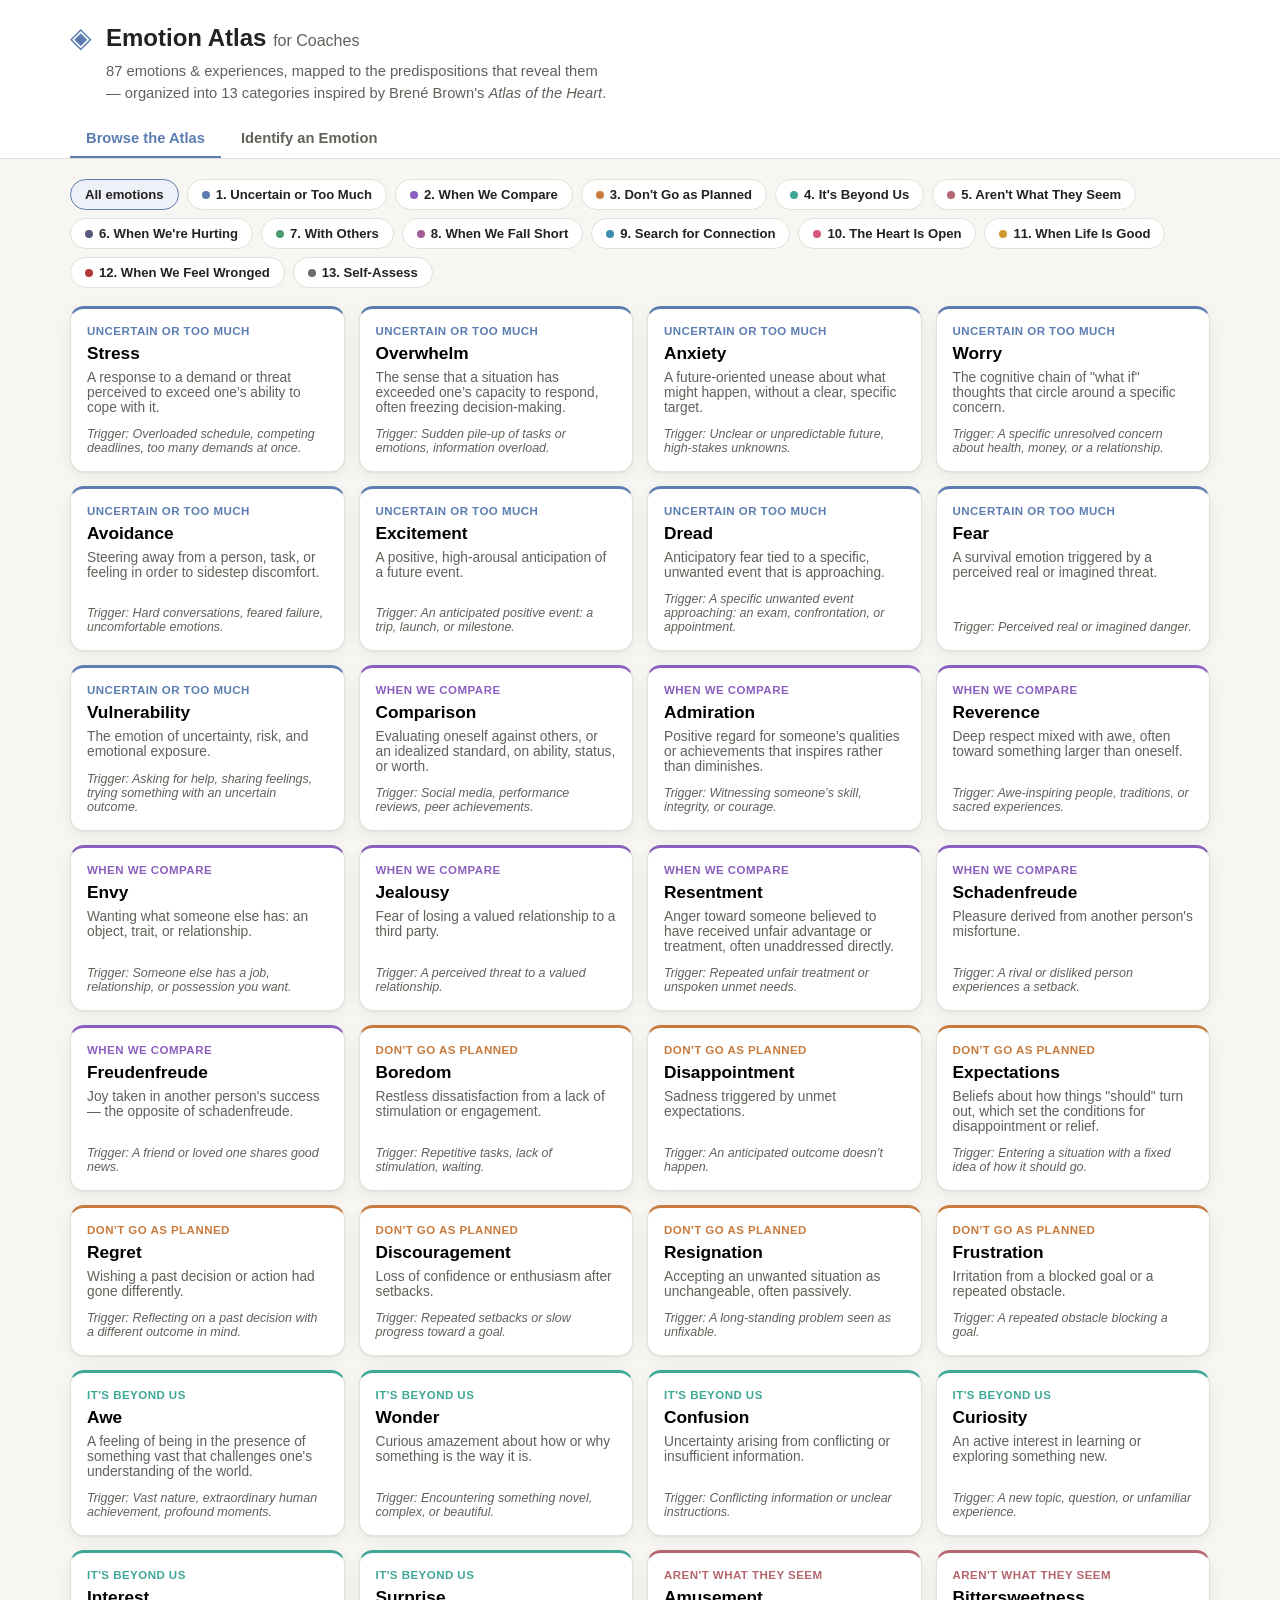
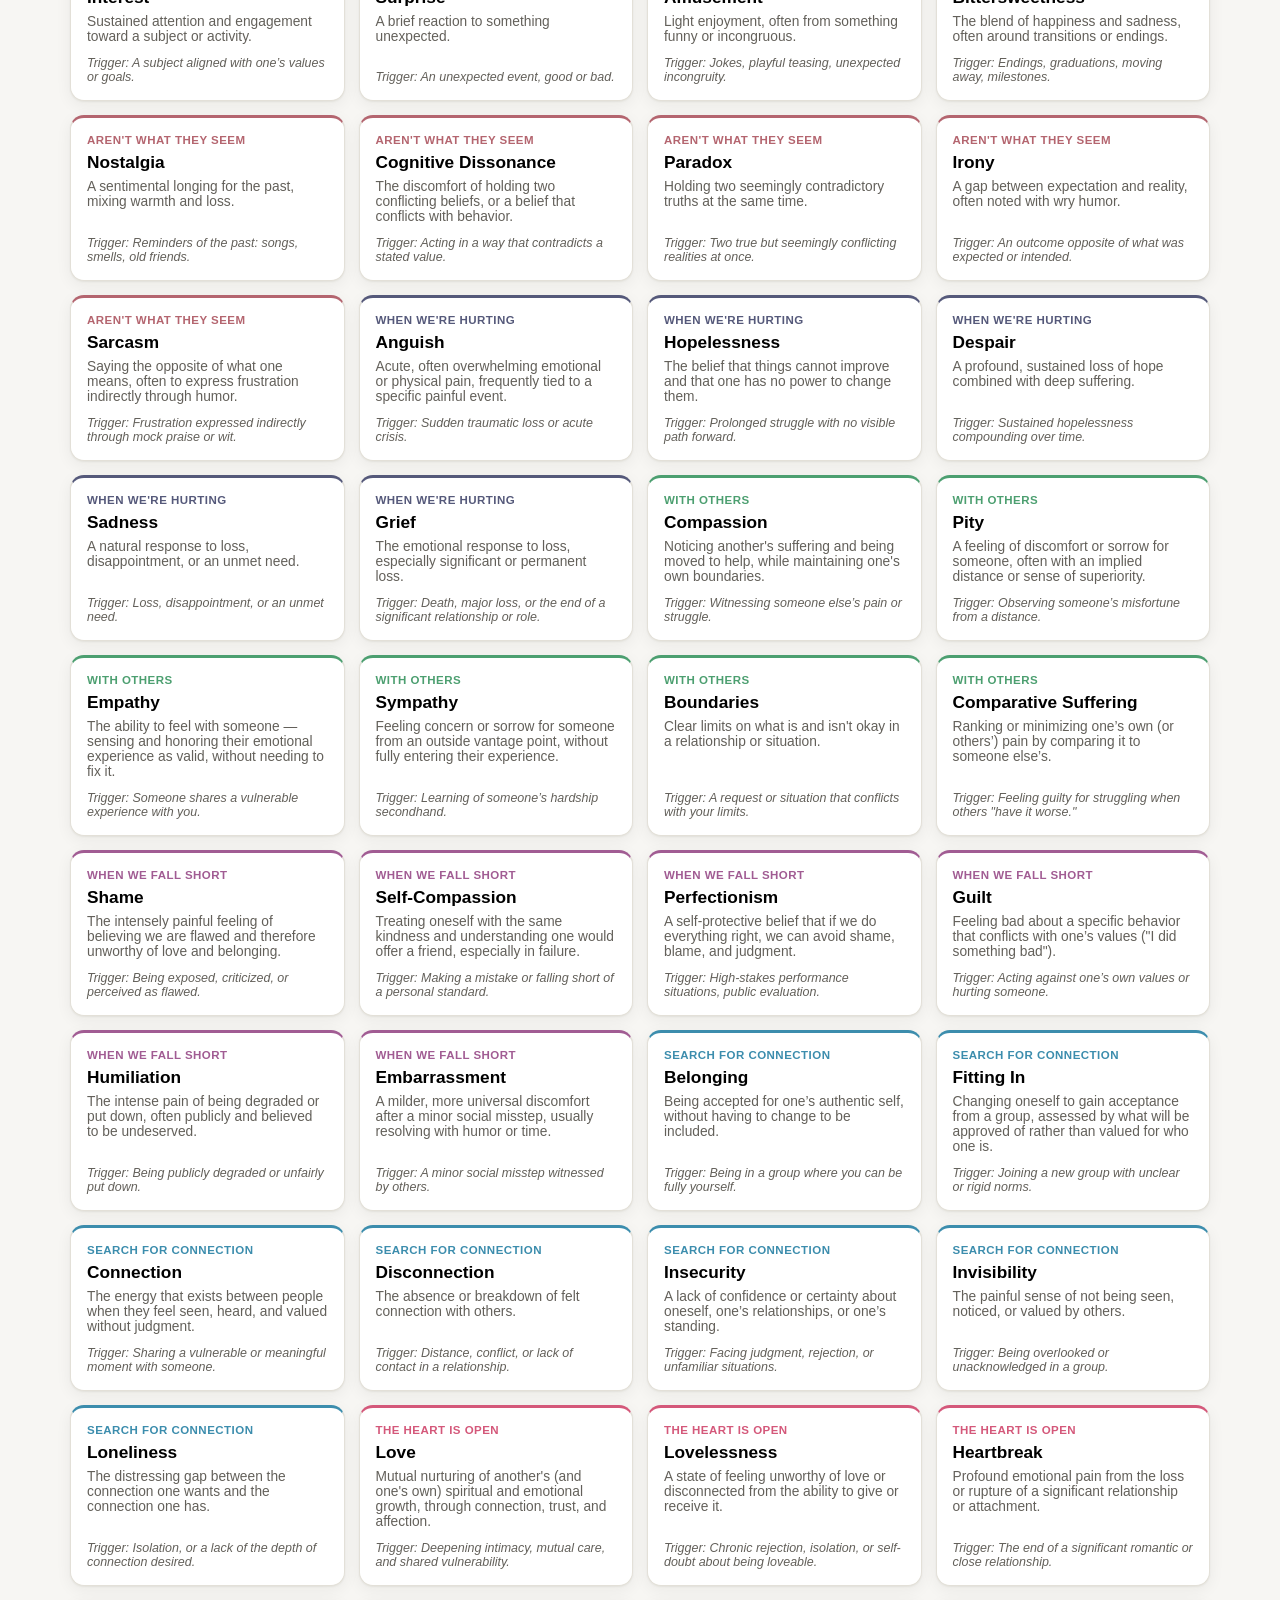
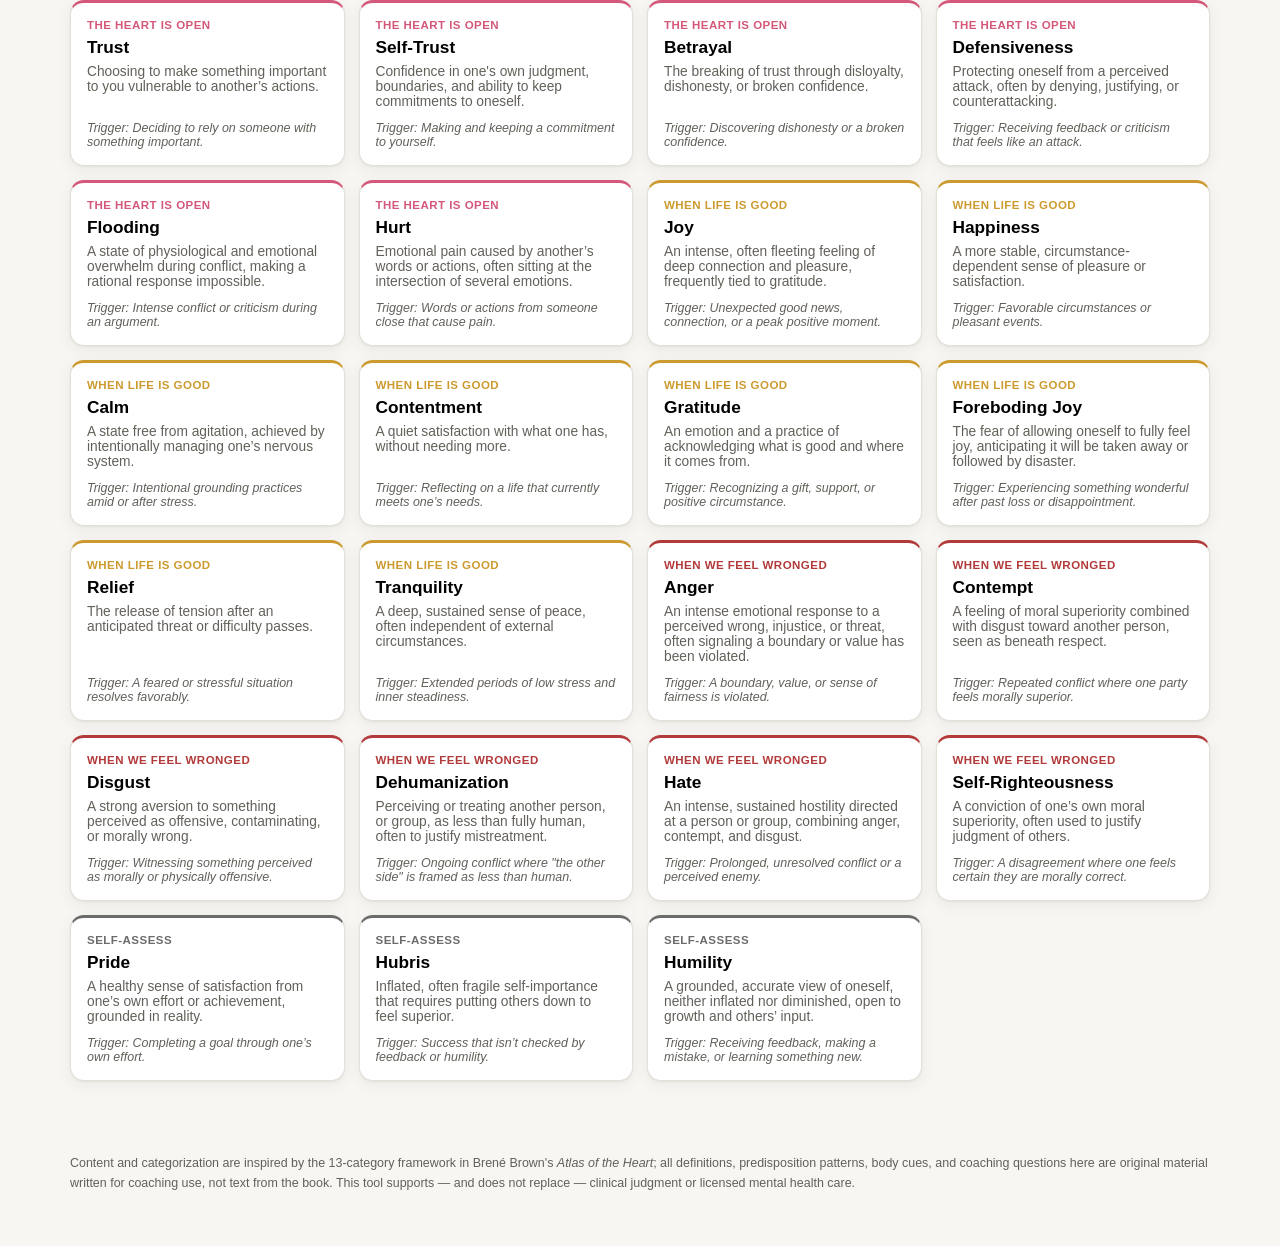
==== index.html @ 8b8d6bea "Add Emotion Atlas web app for coaches Static, no-build web app mapping all 87 emotions and experienc" ====
<!DOCTYPE html>
<html lang="en">
<head>
<meta charset="UTF-8">
<meta name="viewport" content="width=device-width, initial-scale=1.0">
<title>Emotion Atlas for Coaches</title>
<meta name="description" content="A coaching reference mapping 87 emotions and experiences to their behavioral predispositions, organized into 13 categories inspired by Brené Brown's Atlas of the Heart.">
<link rel="stylesheet" href="styles.css">
</head>
<body>
  <header class="site-header">
    <div class="header-inner">
      <div class="brand">
        <span class="brand-mark" aria-hidden="true">◈</span>
        <div>
          <h1>Emotion Atlas <span class="brand-sub">for Coaches</span></h1>
          <p class="tagline">87 emotions &amp; experiences, mapped to the predispositions that reveal them — organized into 13 categories inspired by Brené Brown's <em>Atlas of the Heart</em>.</p>
        </div>
      </div>
      <nav class="mode-tabs" role="tablist" aria-label="View mode">
        <button class="tab-btn active" data-mode="browse" role="tab" aria-selected="true">Browse the Atlas</button>
        <button class="tab-btn" data-mode="identify" role="tab" aria-selected="false">Identify an Emotion</button>
      </nav>
    </div>
  </header>

  <main>
    <!-- BROWSE MODE -->
    <section id="browse-mode" class="mode-panel">
      <div class="toolbar">
        <div class="chips" id="category-chips" role="list" aria-label="Filter by category"></div>
      </div>
      <div class="grid" id="emotion-grid"></div>
    </section>

    <!-- IDENTIFY MODE -->
    <section id="identify-mode" class="mode-panel" hidden>
      <div class="identify-intro">
        <h2>What are you noticing?</h2>
        <p>Type what you're observing in a client — a phrase, a behavior, a body cue, a trigger, or an emotion word — to surface likely matches with their full predisposition profile.</p>
        <div class="search-row">
          <input type="search" id="identify-input" placeholder="e.g. avoids eye contact, over-apologizes, clenched jaw, can't say no…" autocomplete="off">
        </div>
        <div class="example-tags" id="example-tags" aria-label="Try an example"></div>
      </div>
      <div id="identify-results" class="grid"></div>
      <p id="identify-empty" class="empty-state" hidden>No matches yet — try a different word or a shorter phrase.</p>
    </section>
  </main>

  <!-- DETAIL PANEL -->
  <div id="detail-overlay" class="overlay" hidden>
    <div class="detail-panel" role="dialog" aria-modal="true" aria-labelledby="detail-name">
      <button class="close-btn" id="detail-close" aria-label="Close">&times;</button>
      <div id="detail-content"></div>
    </div>
  </div>

  <footer class="site-footer">
    <p>Content and categorization are inspired by the 13-category framework in Brené Brown's <em>Atlas of the Heart</em>; all definitions, predisposition patterns, body cues, and coaching questions here are original material written for coaching use, not text from the book. This tool supports — and does not replace — clinical judgment or licensed mental health care.</p>
  </footer>

  <script src="data.js"></script>
  <script src="app.js"></script>
</body>
</html>
---- styles.css ----
:root {
  --bg: #f7f6f3;
  --bg-card: #ffffff;
  --text: #23221f;
  --text-muted: #63605a;
  --border: #e3e0d8;
  --accent: #5B7DB1;
  --accent-soft: #eef2f8;
  --shadow: 0 1px 2px rgba(30, 28, 20, 0.06), 0 4px 16px rgba(30, 28, 20, 0.06);
  --radius: 14px;
  color-scheme: light;
}

@media (prefers-color-scheme: dark) {
  :root {
    --bg: #171613;
    --bg-card: #211f1c;
    --text: #ece9e2;
    --text-muted: #a7a39a;
    --border: #34322d;
    --accent-soft: #262a33;
    --shadow: 0 1px 2px rgba(0,0,0,0.3), 0 4px 20px rgba(0,0,0,0.35);
    color-scheme: dark;
  }
}

* { box-sizing: border-box; }

body {
  margin: 0;
  background: var(--bg);
  color: var(--text);
  font-family: -apple-system, BlinkMacSystemFont, "Segoe UI", Roboto, Helvetica, Arial, sans-serif;
  line-height: 1.5;
}

.site-header {
  border-bottom: 1px solid var(--border);
  background: var(--bg-card);
  position: sticky;
  top: 0;
  z-index: 10;
}

.header-inner {
  max-width: 1180px;
  margin: 0 auto;
  padding: 20px 20px 0;
}

.brand {
  display: flex;
  align-items: flex-start;
  gap: 14px;
}

.brand-mark {
  font-size: 28px;
  color: var(--accent);
  line-height: 1;
  margin-top: 4px;
}

.brand h1 {
  margin: 0 0 4px;
  font-size: 1.5rem;
  font-weight: 700;
}

.brand-sub {
  font-weight: 400;
  color: var(--text-muted);
  font-size: 1rem;
}

.tagline {
  margin: 0 0 16px;
  color: var(--text-muted);
  font-size: 0.92rem;
  max-width: 62ch;
}

.mode-tabs {
  display: flex;
  gap: 4px;
}

.tab-btn {
  border: none;
  background: transparent;
  padding: 10px 16px;
  font-size: 0.92rem;
  font-weight: 600;
  color: var(--text-muted);
  cursor: pointer;
  border-bottom: 2px solid transparent;
}

.tab-btn.active {
  color: var(--accent);
  border-bottom-color: var(--accent);
}

main {
  max-width: 1180px;
  margin: 0 auto;
  padding: 20px 20px 60px;
}

.toolbar {
  margin-bottom: 18px;
}

.chips {
  display: flex;
  flex-wrap: wrap;
  gap: 8px;
}

.chip {
  border: 1px solid var(--border);
  background: var(--bg-card);
  color: var(--text);
  border-radius: 999px;
  padding: 7px 14px;
  font-size: 0.82rem;
  font-weight: 600;
  cursor: pointer;
  display: inline-flex;
  align-items: center;
  gap: 6px;
  white-space: nowrap;
}

.chip .dot {
  width: 8px;
  height: 8px;
  border-radius: 50%;
  display: inline-block;
}

.chip.active {
  background: var(--accent-soft);
  border-color: var(--accent);
}

.grid {
  display: grid;
  grid-template-columns: repeat(auto-fill, minmax(230px, 1fr));
  gap: 14px;
}

.card {
  background: var(--bg-card);
  border: 1px solid var(--border);
  border-radius: var(--radius);
  padding: 16px;
  cursor: pointer;
  box-shadow: var(--shadow);
  border-top: 3px solid var(--card-color, var(--accent));
  text-align: left;
  display: flex;
  flex-direction: column;
  gap: 6px;
}

.card:hover {
  transform: translateY(-1px);
  transition: transform 0.12s ease;
}

.card-cat {
  font-size: 0.72rem;
  font-weight: 700;
  text-transform: uppercase;
  letter-spacing: 0.04em;
  color: var(--card-color, var(--accent));
}

.card h3 {
  margin: 0;
  font-size: 1.08rem;
}

.card p {
  margin: 0;
  color: var(--text-muted);
  font-size: 0.86rem;
}

.card .card-trigger {
  font-size: 0.78rem;
  color: var(--text-muted);
  font-style: italic;
  margin-top: auto;
  padding-top: 6px;
}

.identify-intro {
  max-width: 68ch;
  margin-bottom: 22px;
}

.identify-intro h2 {
  margin: 0 0 6px;
  font-size: 1.2rem;
}

.identify-intro p {
  color: var(--text-muted);
  margin: 0 0 14px;
  font-size: 0.92rem;
}

.search-row input {
  width: 100%;
  padding: 12px 14px;
  border-radius: 10px;
  border: 1px solid var(--border);
  background: var(--bg-card);
  color: var(--text);
  font-size: 1rem;
}

.example-tags {
  margin-top: 10px;
  display: flex;
  flex-wrap: wrap;
  gap: 6px;
}

.example-tags button {
  border: 1px dashed var(--border);
  background: transparent;
  color: var(--text-muted);
  border-radius: 999px;
  padding: 5px 12px;
  font-size: 0.78rem;
  cursor: pointer;
}

.empty-state {
  color: var(--text-muted);
  font-size: 0.92rem;
  padding: 30px 0;
  text-align: center;
}

.overlay {
  position: fixed;
  inset: 0;
  background: rgba(20, 18, 14, 0.45);
  display: flex;
  align-items: flex-start;
  justify-content: center;
  padding: 40px 16px;
  overflow-y: auto;
  z-index: 100;
}

.overlay[hidden] {
  display: none;
}

.detail-panel {
  background: var(--bg-card);
  border-radius: var(--radius);
  max-width: 620px;
  width: 100%;
  padding: 28px 26px;
  position: relative;
  box-shadow: var(--shadow);
  border-top: 5px solid var(--card-color, var(--accent));
}

.close-btn {
  position: absolute;
  top: 14px;
  right: 14px;
  border: none;
  background: transparent;
  font-size: 1.6rem;
  line-height: 1;
  cursor: pointer;
  color: var(--text-muted);
}

.detail-cat {
  font-size: 0.76rem;
  font-weight: 700;
  text-transform: uppercase;
  letter-spacing: 0.04em;
  color: var(--card-color, var(--accent));
  margin-bottom: 4px;
}

.detail-panel h2 {
  margin: 0 0 4px;
  font-size: 1.6rem;
}

.detail-def {
  color: var(--text-muted);
  margin: 6px 0 18px;
  font-size: 0.98rem;
}

.detail-block {
  margin-bottom: 18px;
}

.detail-block h4 {
  margin: 0 0 8px;
  font-size: 0.78rem;
  text-transform: uppercase;
  letter-spacing: 0.05em;
  color: var(--text-muted);
}

.detail-block ul {
  margin: 0;
  padding-left: 18px;
}

.detail-block li {
  margin-bottom: 5px;
  font-size: 0.94rem;
}

.detail-block p.plain {
  margin: 0;
  font-size: 0.94rem;
}

.detail-note {
  background: var(--accent-soft);
  border-radius: 10px;
  padding: 10px 12px;
  font-size: 0.85rem;
  color: var(--text);
}

.site-footer {
  max-width: 1180px;
  margin: 0 auto;
  padding: 0 20px 40px;
  color: var(--text-muted);
  font-size: 0.78rem;
  line-height: 1.6;
}

@media (max-width: 600px) {
  .header-inner { padding: 16px 14px 0; }
  main { padding: 16px 14px 40px; }
  .brand h1 { font-size: 1.25rem; }
  .grid { grid-template-columns: 1fr 1fr; }
}

@media (max-width: 420px) {
  .grid { grid-template-columns: 1fr; }
}
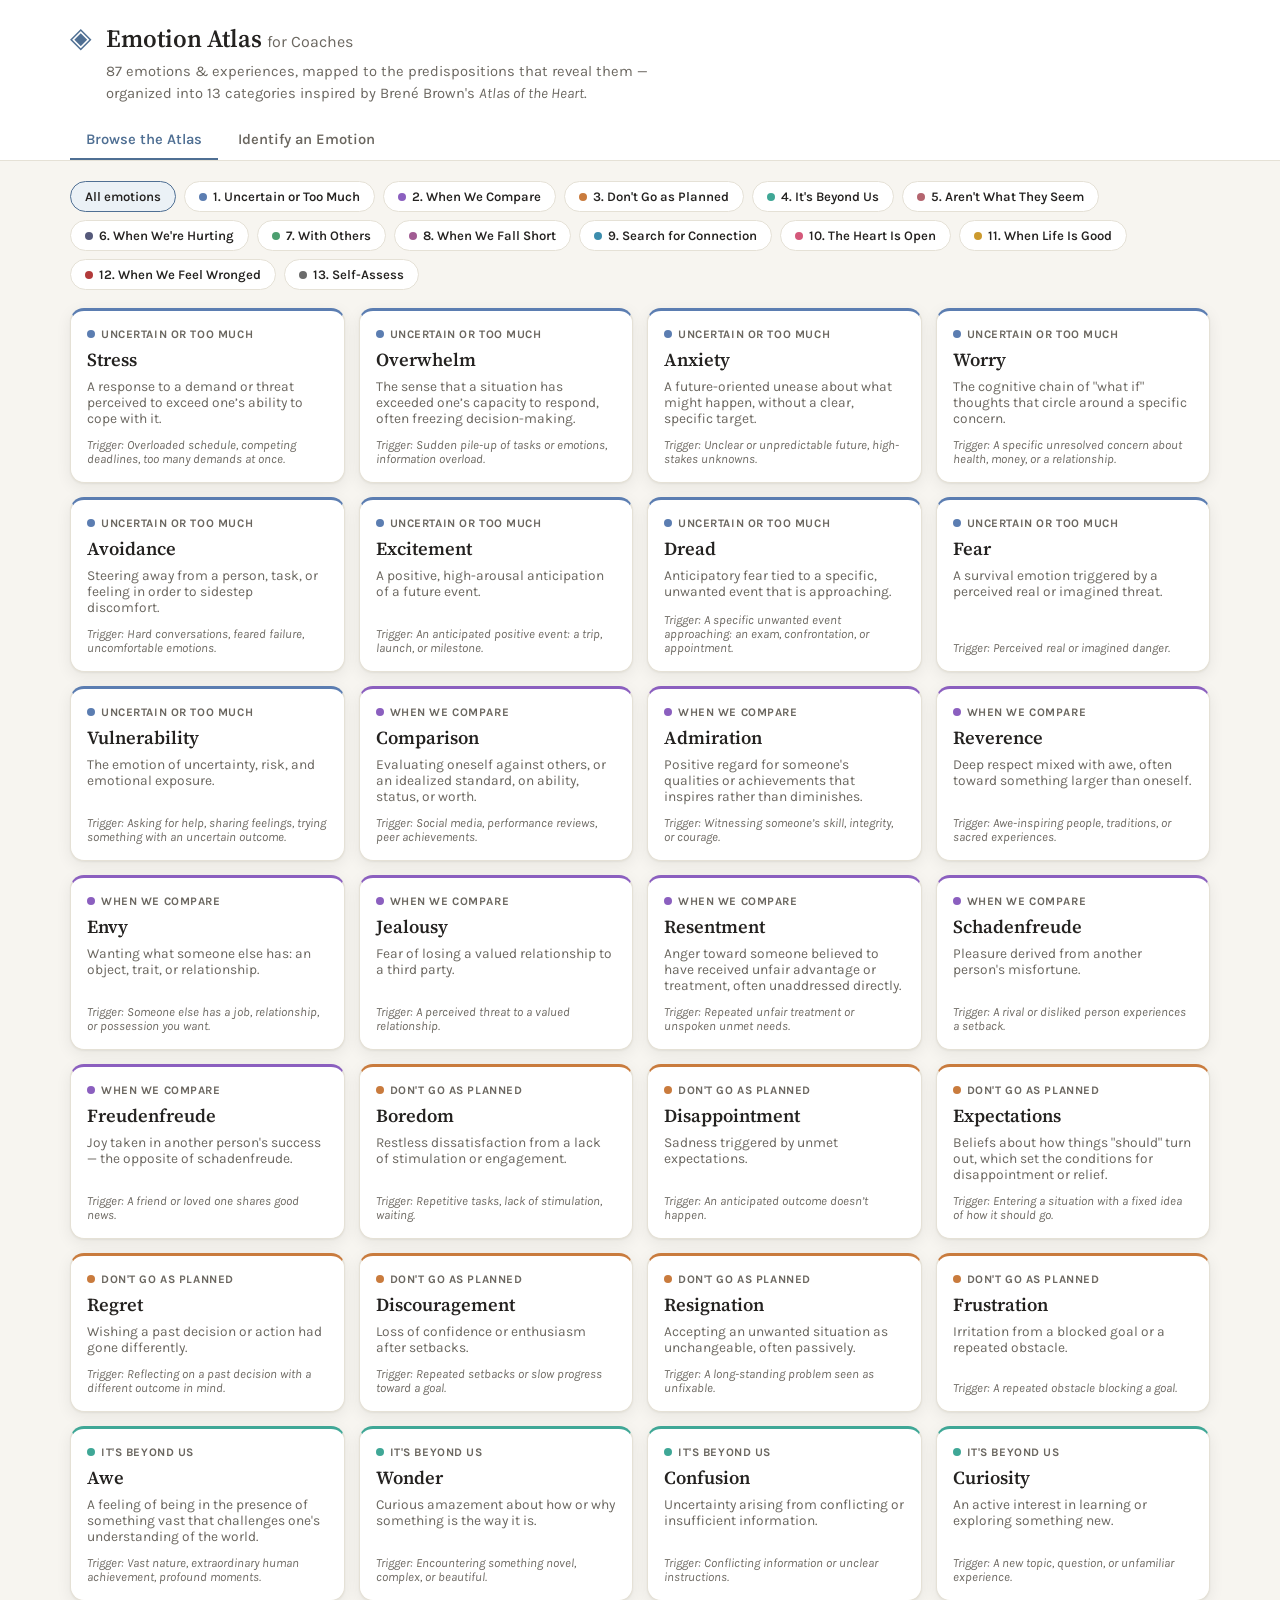
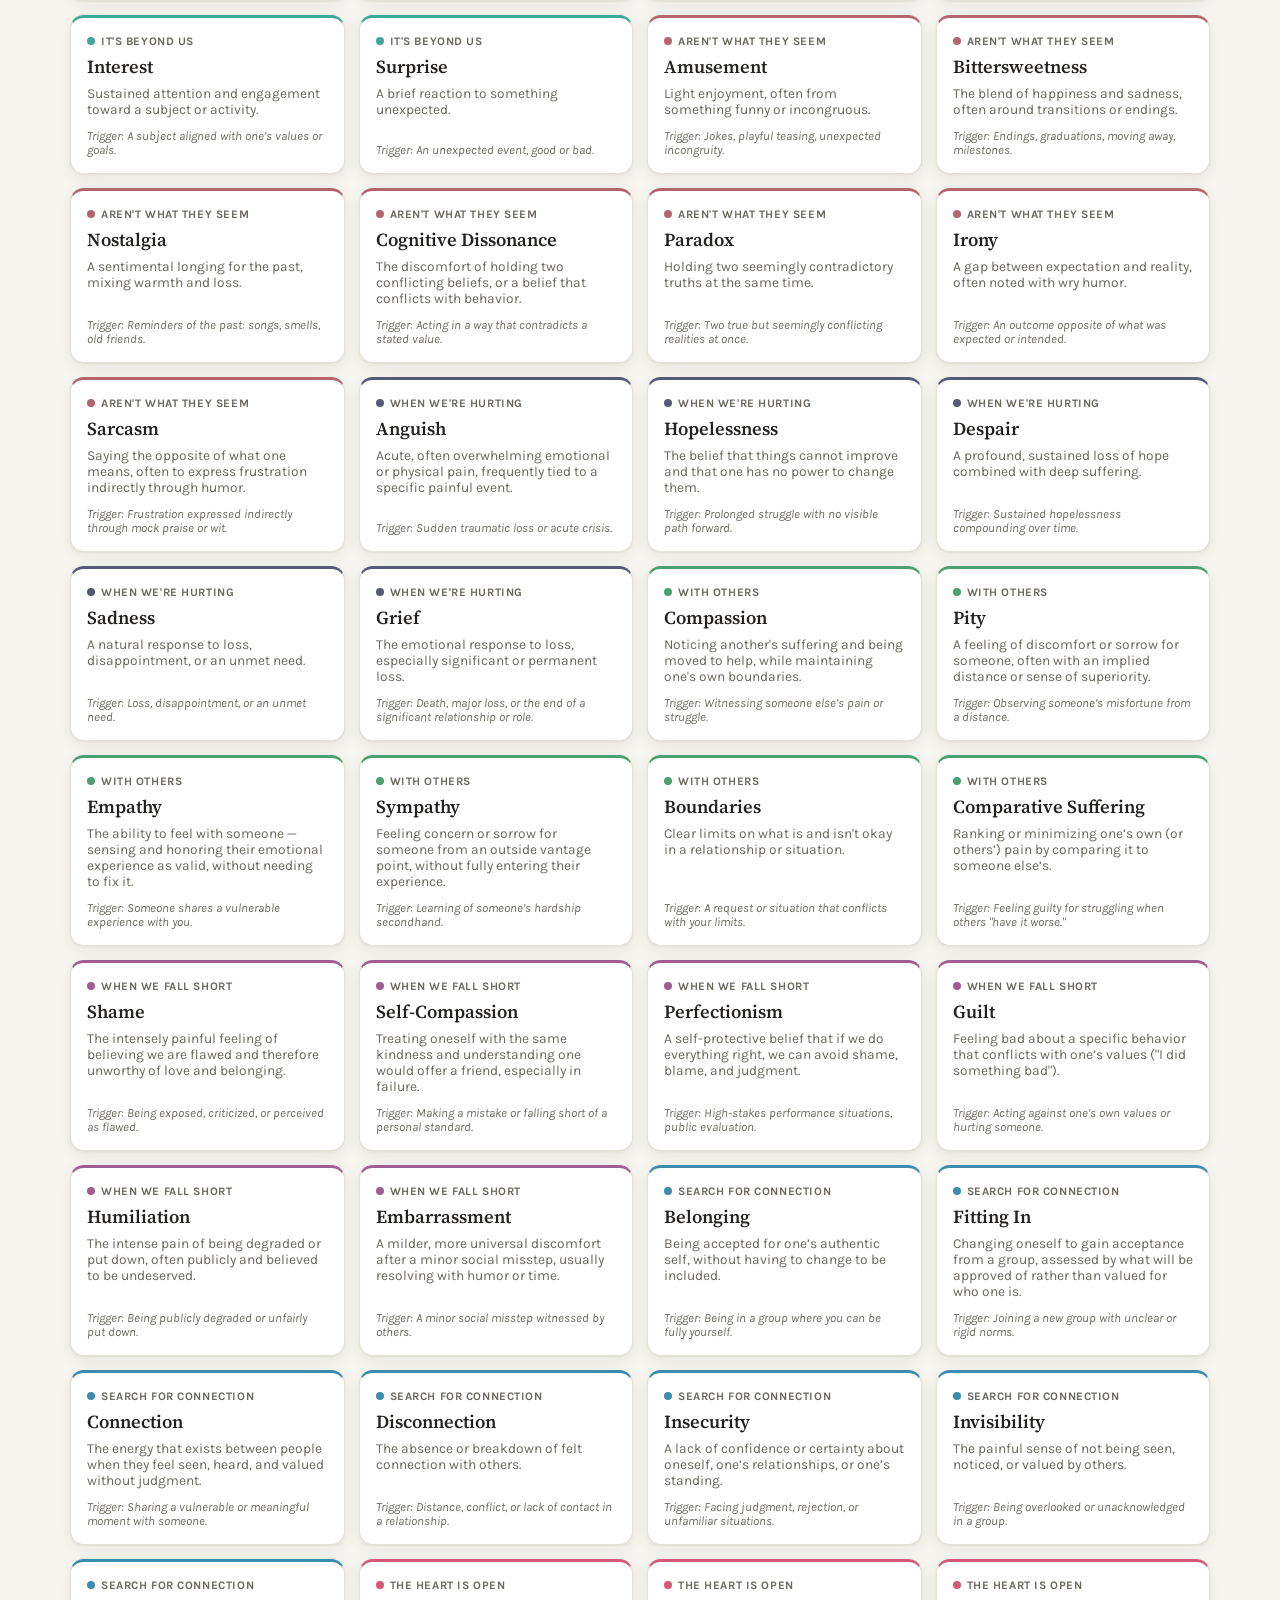
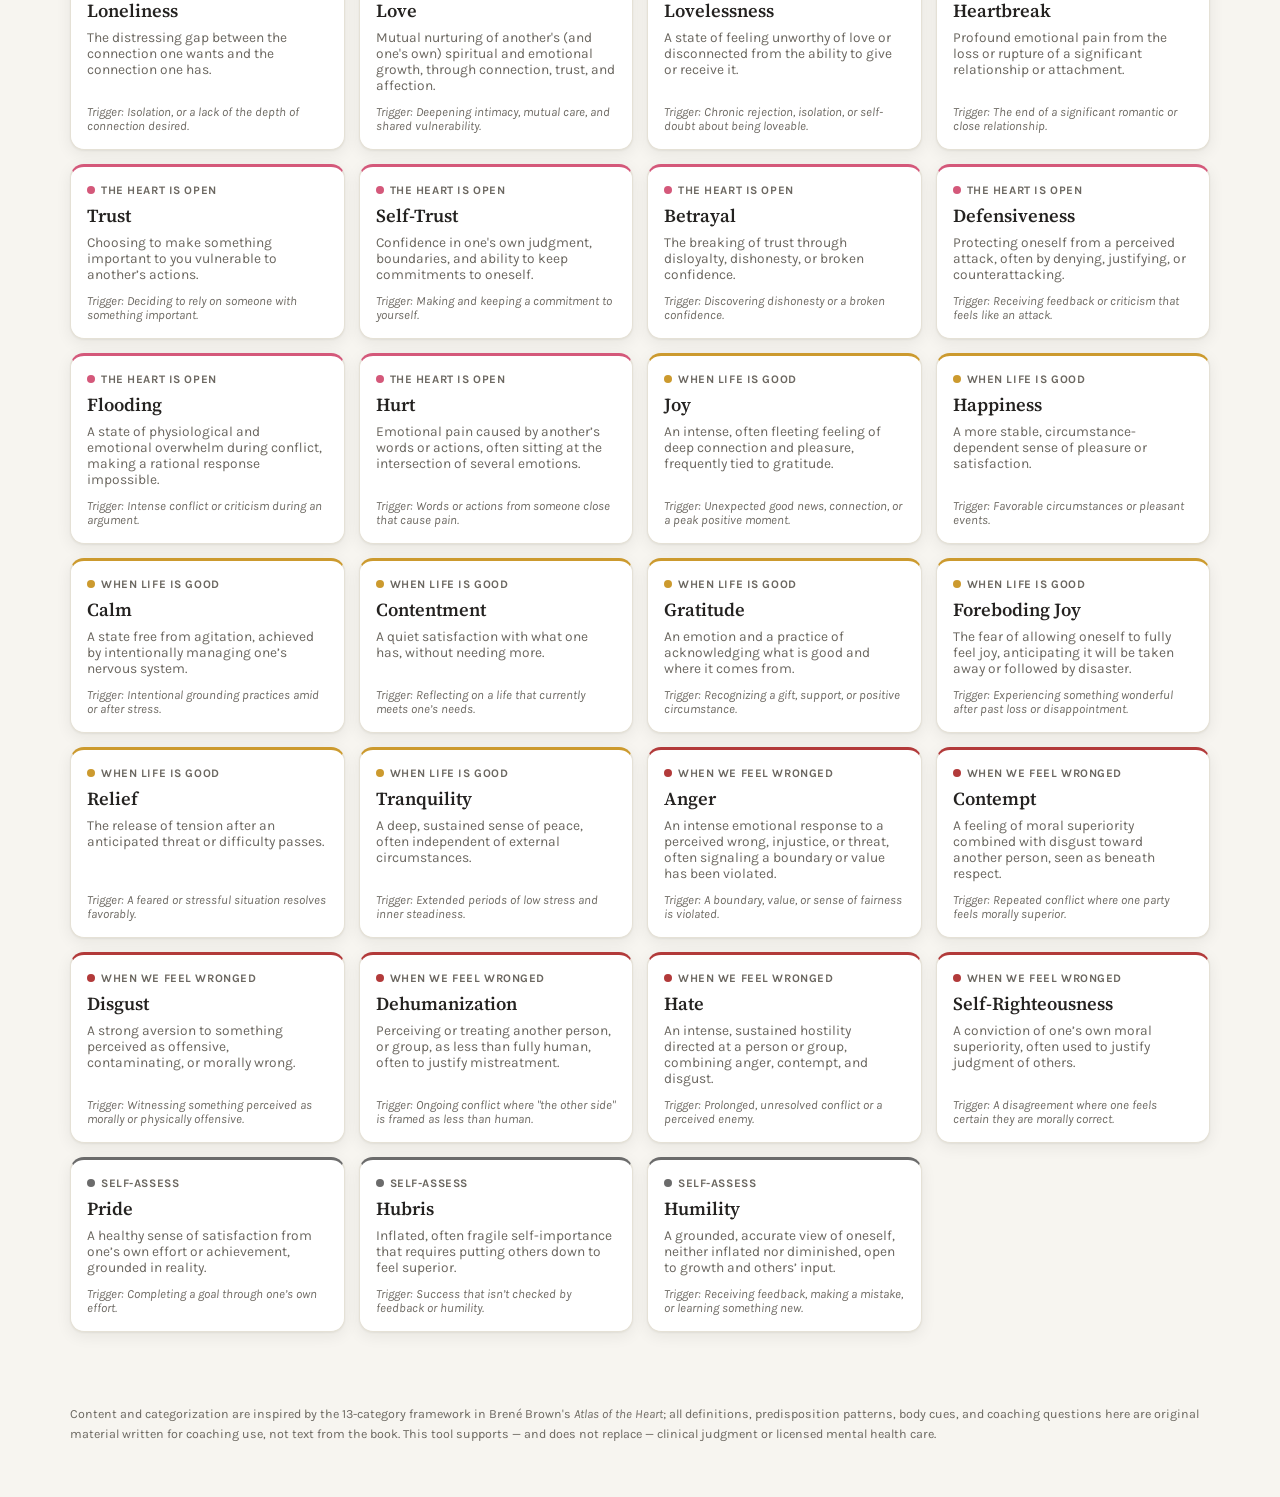
==== commit 2ab02666: "Refine typography, theming, and category labeling - Pair Source Serif 4 (headings) with Karla (UI/bo" ====
--- a/index.html
+++ b/index.html
@@ -5,6 +5,9 @@
 <meta name="viewport" content="width=device-width, initial-scale=1.0">
 <title>Emotion Atlas for Coaches</title>
 <meta name="description" content="A coaching reference mapping 87 emotions and experiences to their behavioral predispositions, organized into 13 categories inspired by Brené Brown's Atlas of the Heart.">
+<link rel="preconnect" href="https://fonts.googleapis.com">
+<link rel="preconnect" href="https://fonts.gstatic.com" crossorigin>
+<link rel="stylesheet" href="https://fonts.googleapis.com/css2?family=Source+Serif+4:opsz,wght@8..60,500;8..60,600;8..60,700&family=Karla:wght@400;500;600;700&display=swap">
 <link rel="stylesheet" href="styles.css">
 </head>
 <body>
--- a/styles.css
+++ b/styles.css
@@ -1,27 +1,42 @@
 :root {
-  --bg: #f7f6f3;
+  --bg: #f7f5f0;
   --bg-card: #ffffff;
-  --text: #23221f;
-  --text-muted: #63605a;
-  --border: #e3e0d8;
-  --accent: #5B7DB1;
-  --accent-soft: #eef2f8;
-  --shadow: 0 1px 2px rgba(30, 28, 20, 0.06), 0 4px 16px rgba(30, 28, 20, 0.06);
+  --text: #242220;
+  --text-muted: #6b6760;
+  --border: #e5e1d6;
+  --accent: #4f6f93;
+  --accent-soft: #ebf1f6;
+  --shadow: 0 1px 2px rgba(30, 28, 20, 0.06), 0 4px 16px rgba(30, 28, 20, 0.07);
   --radius: 14px;
+  --font-display: 'Source Serif 4', Georgia, 'Times New Roman', serif;
+  --font-body: 'Karla', -apple-system, BlinkMacSystemFont, 'Segoe UI', Roboto, Helvetica, Arial, sans-serif;
   color-scheme: light;
 }
 
 @media (prefers-color-scheme: dark) {
-  :root {
-    --bg: #171613;
-    --bg-card: #211f1c;
-    --text: #ece9e2;
-    --text-muted: #a7a39a;
-    --border: #34322d;
-    --accent-soft: #262a33;
-    --shadow: 0 1px 2px rgba(0,0,0,0.3), 0 4px 20px rgba(0,0,0,0.35);
+  :root:not([data-theme="light"]) {
+    --bg: #16150f;
+    --bg-card: #201f18;
+    --text: #ece8de;
+    --text-muted: #a8a294;
+    --border: #38352a;
+    --accent: #86a8ce;
+    --accent-soft: #232a34;
+    --shadow: 0 1px 2px rgba(0,0,0,0.35), 0 4px 20px rgba(0,0,0,0.4);
     color-scheme: dark;
   }
+}
+
+:root[data-theme="dark"] {
+  --bg: #16150f;
+  --bg-card: #201f18;
+  --text: #ece8de;
+  --text-muted: #a8a294;
+  --border: #38352a;
+  --accent: #86a8ce;
+  --accent-soft: #232a34;
+  --shadow: 0 1px 2px rgba(0,0,0,0.35), 0 4px 20px rgba(0,0,0,0.4);
+  color-scheme: dark;
 }
 
 * { box-sizing: border-box; }
@@ -30,8 +45,13 @@
   margin: 0;
   background: var(--bg);
   color: var(--text);
-  font-family: -apple-system, BlinkMacSystemFont, "Segoe UI", Roboto, Helvetica, Arial, sans-serif;
+  font-family: var(--font-body);
   line-height: 1.5;
+}
+
+h1, h2, h3 {
+  font-family: var(--font-display);
+  text-wrap: balance;
 }
 
 .site-header {
@@ -63,11 +83,12 @@
 
 .brand h1 {
   margin: 0 0 4px;
-  font-size: 1.5rem;
-  font-weight: 700;
+  font-size: 1.55rem;
+  font-weight: 600;
 }
 
 .brand-sub {
+  font-family: var(--font-body);
   font-weight: 400;
   color: var(--text-muted);
   font-size: 1rem;
@@ -89,11 +110,22 @@
   border: none;
   background: transparent;
   padding: 10px 16px;
+  font-family: var(--font-body);
   font-size: 0.92rem;
   font-weight: 600;
   color: var(--text-muted);
   cursor: pointer;
   border-bottom: 2px solid transparent;
+}
+
+.tab-btn:focus-visible,
+.chip:focus-visible,
+.card:focus-visible,
+.close-btn:focus-visible,
+.example-tags button:focus-visible,
+.search-row input:focus-visible {
+  outline: 2px solid var(--accent);
+  outline-offset: 2px;
 }
 
 .tab-btn.active {
@@ -123,6 +155,7 @@
   color: var(--text);
   border-radius: 999px;
   padding: 7px 14px;
+  font-family: var(--font-body);
   font-size: 0.82rem;
   font-weight: 600;
   cursor: pointer;
@@ -141,7 +174,8 @@
 
 .chip.active {
   background: var(--accent-soft);
-  border-color: var(--accent);
+  border-color: var(--chip-color, var(--accent));
+  color: var(--text);
 }
 
 .grid {
@@ -162,6 +196,8 @@
   display: flex;
   flex-direction: column;
   gap: 6px;
+  font-family: var(--font-body);
+  color: var(--text);
 }
 
 .card:hover {
@@ -169,17 +205,29 @@
   transition: transform 0.12s ease;
 }
 
-.card-cat {
+.card-cat, .detail-cat {
+  display: inline-flex;
+  align-items: center;
+  gap: 6px;
   font-size: 0.72rem;
   font-weight: 700;
   text-transform: uppercase;
-  letter-spacing: 0.04em;
-  color: var(--card-color, var(--accent));
+  letter-spacing: 0.05em;
+  color: var(--text-muted);
+}
+
+.swatch {
+  width: 8px;
+  height: 8px;
+  border-radius: 50%;
+  background: var(--card-color, var(--accent));
+  flex-shrink: 0;
 }
 
 .card h3 {
   margin: 0;
-  font-size: 1.08rem;
+  font-size: 1.15rem;
+  font-weight: 600;
 }
 
 .card p {
@@ -203,7 +251,8 @@
 
 .identify-intro h2 {
   margin: 0 0 6px;
-  font-size: 1.2rem;
+  font-size: 1.3rem;
+  font-weight: 600;
 }
 
 .identify-intro p {
@@ -219,6 +268,7 @@
   border: 1px solid var(--border);
   background: var(--bg-card);
   color: var(--text);
+  font-family: var(--font-body);
   font-size: 1rem;
 }
 
@@ -233,6 +283,7 @@
   border: 1px dashed var(--border);
   background: transparent;
   color: var(--text-muted);
+  font-family: var(--font-body);
   border-radius: 999px;
   padding: 5px 12px;
   font-size: 0.78rem;
@@ -286,17 +337,13 @@
 }
 
 .detail-cat {
-  font-size: 0.76rem;
-  font-weight: 700;
-  text-transform: uppercase;
-  letter-spacing: 0.04em;
-  color: var(--card-color, var(--accent));
-  margin-bottom: 4px;
+  margin-bottom: 6px;
 }
 
 .detail-panel h2 {
   margin: 0 0 4px;
-  font-size: 1.6rem;
+  font-size: 1.7rem;
+  font-weight: 600;
 }
 
 .detail-def {
@@ -311,7 +358,9 @@
 
 .detail-block h4 {
   margin: 0 0 8px;
+  font-family: var(--font-body);
   font-size: 0.78rem;
+  font-weight: 700;
   text-transform: uppercase;
   letter-spacing: 0.05em;
   color: var(--text-muted);
@@ -352,10 +401,14 @@
 @media (max-width: 600px) {
   .header-inner { padding: 16px 14px 0; }
   main { padding: 16px 14px 40px; }
-  .brand h1 { font-size: 1.25rem; }
+  .brand h1 { font-size: 1.3rem; }
   .grid { grid-template-columns: 1fr 1fr; }
 }
 
 @media (max-width: 420px) {
   .grid { grid-template-columns: 1fr; }
 }
+
+@media (prefers-reduced-motion: reduce) {
+  .card { transition: none; }
+}
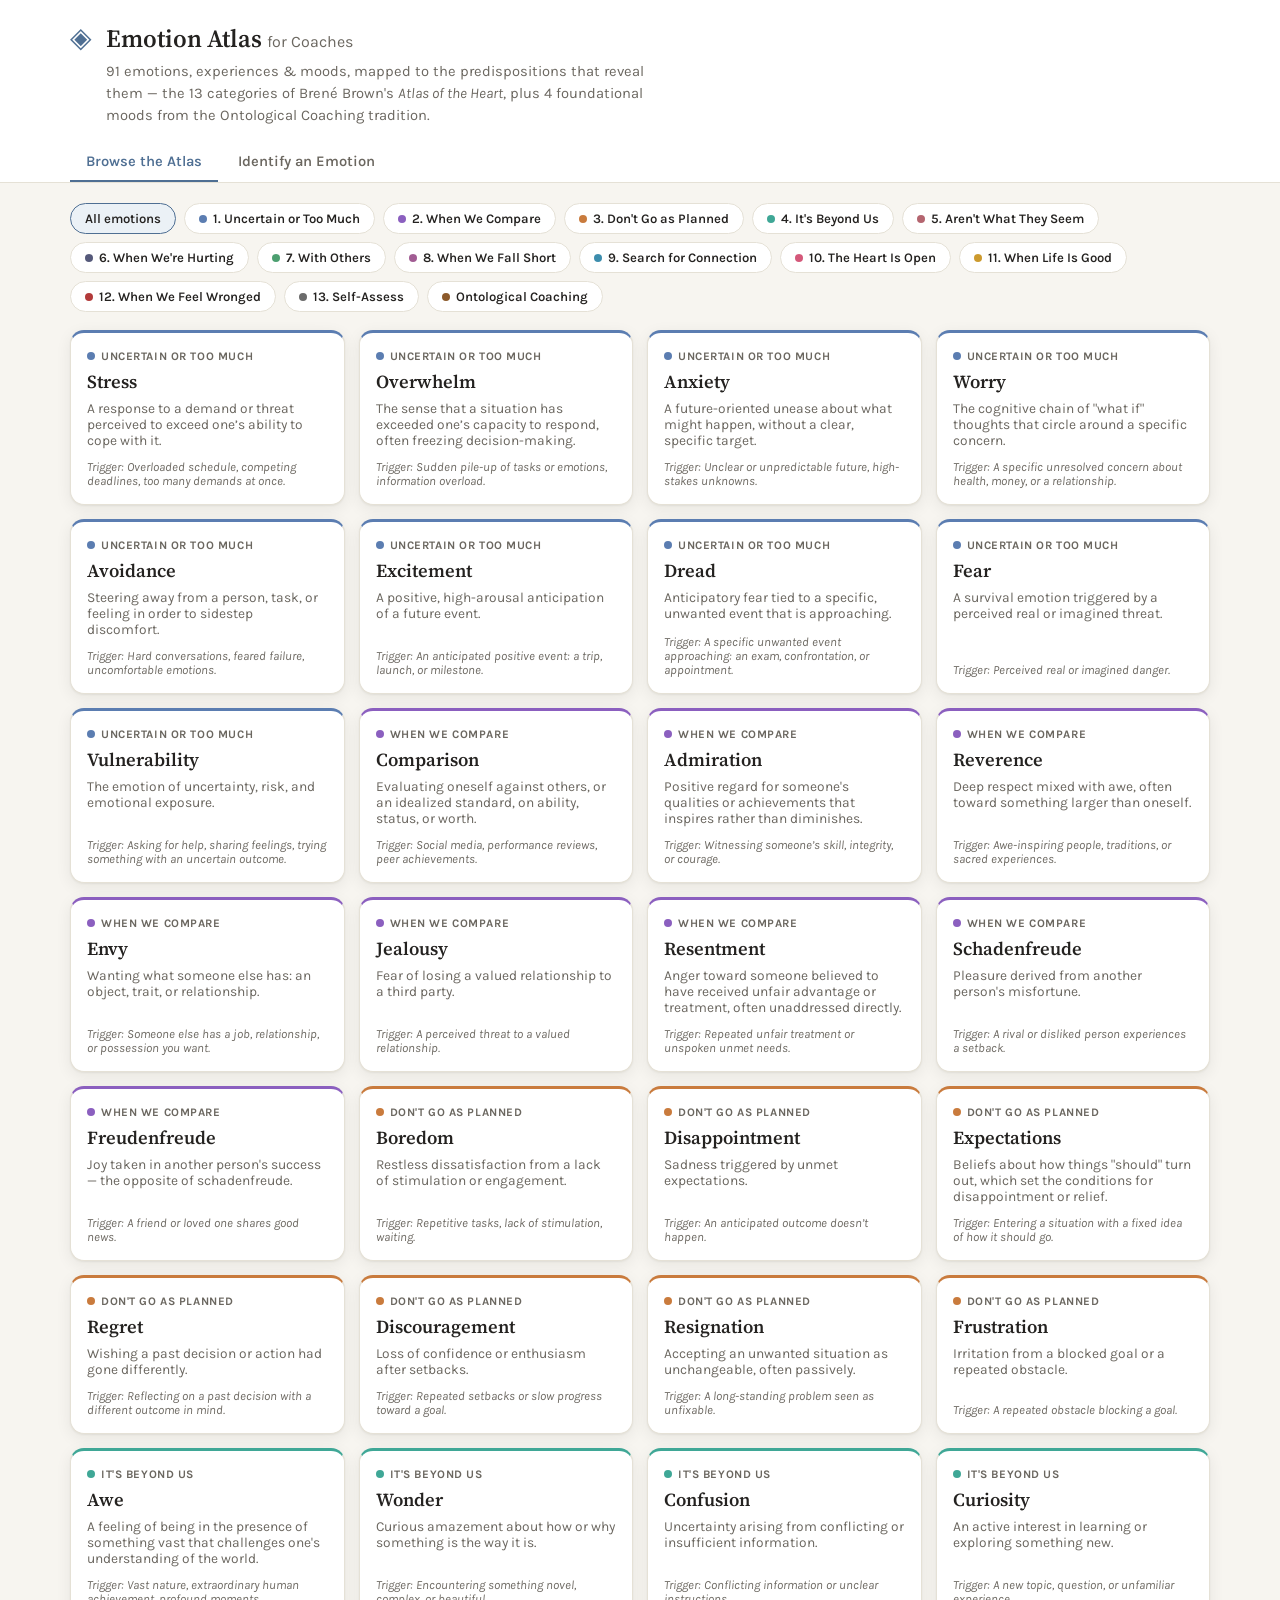
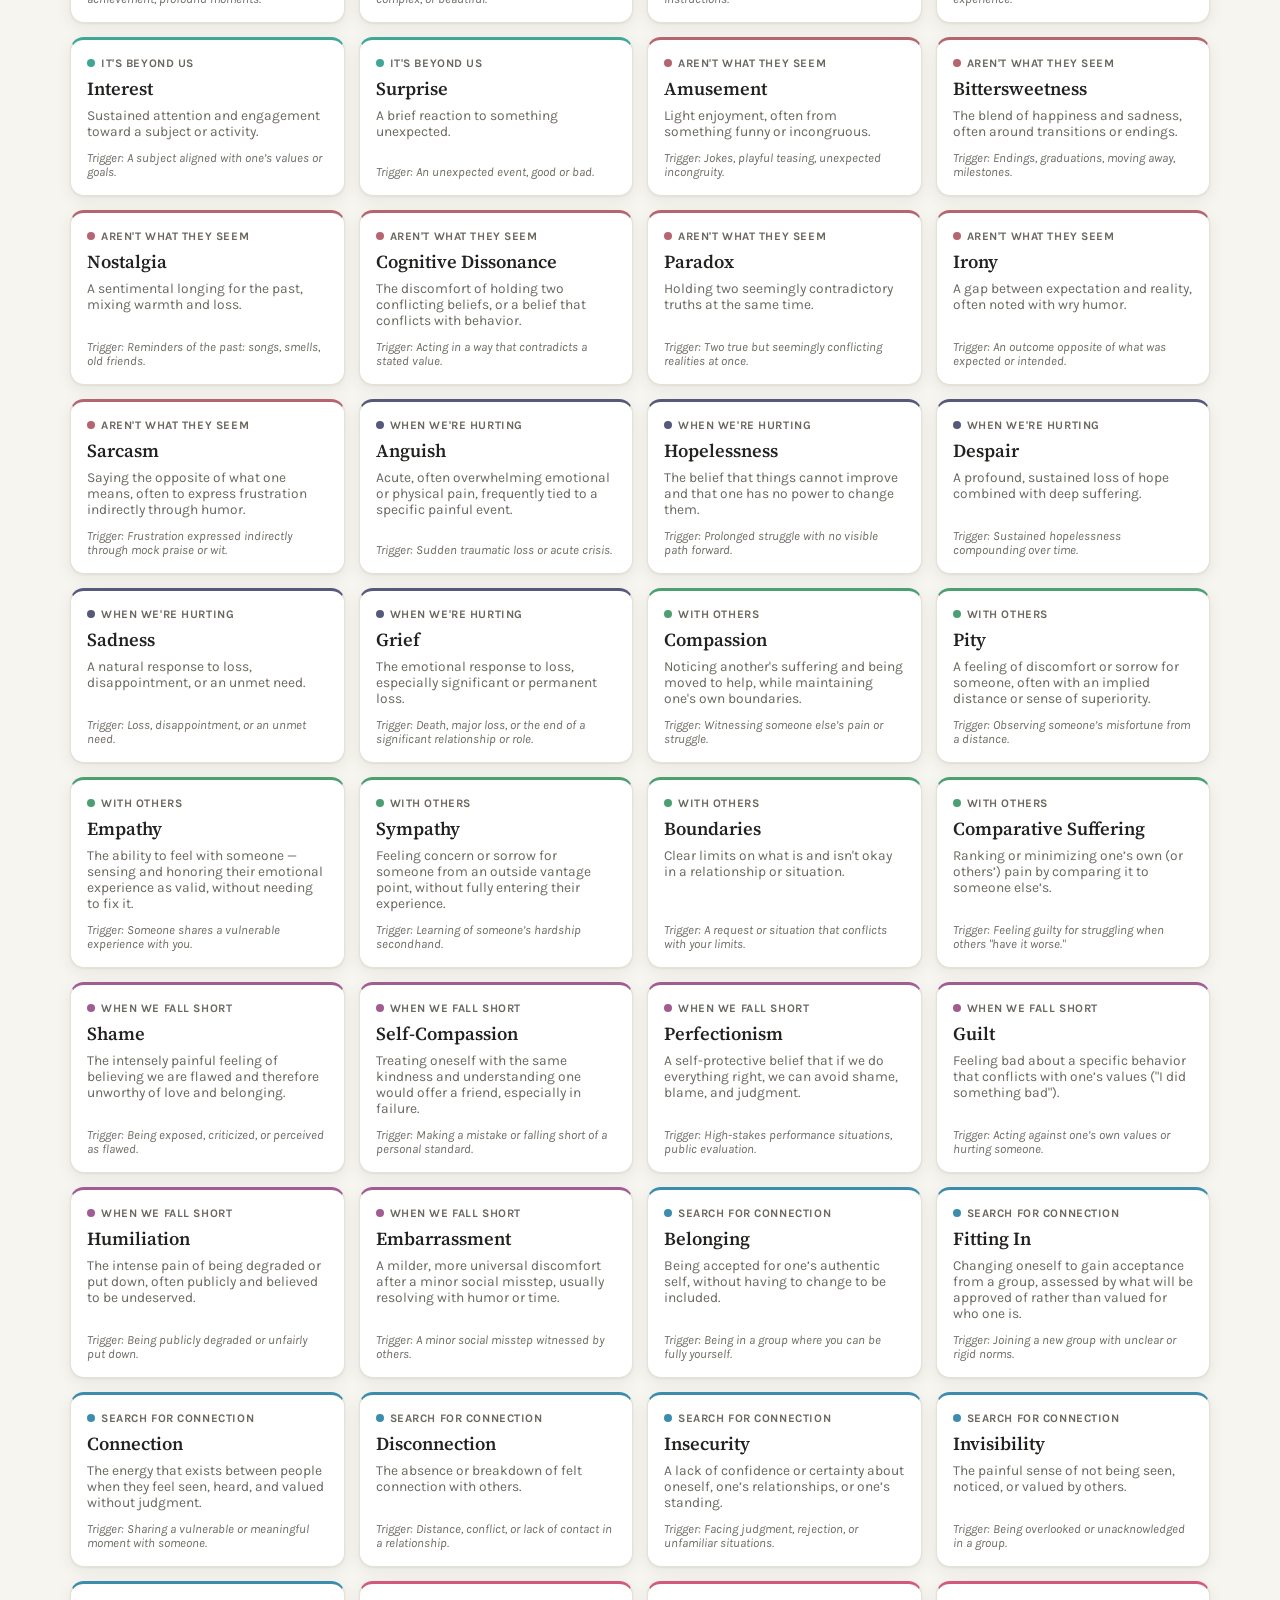
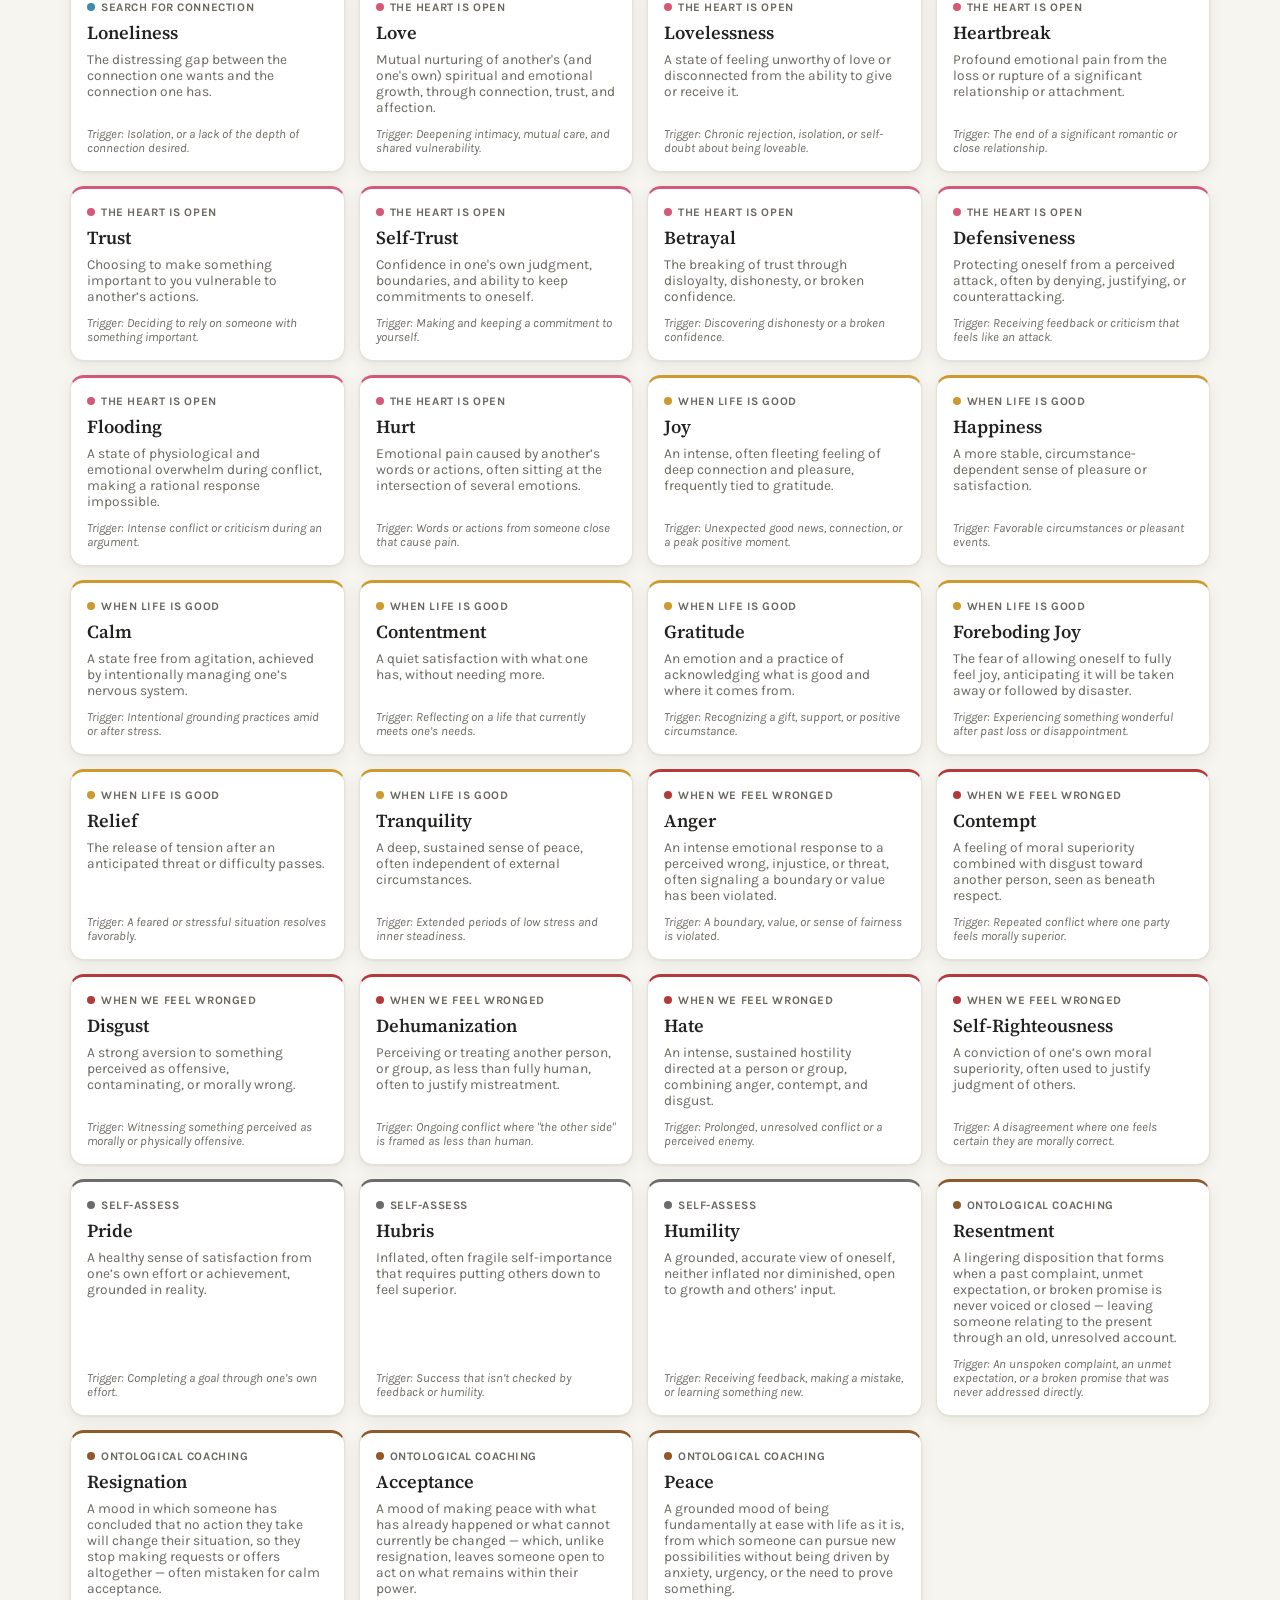
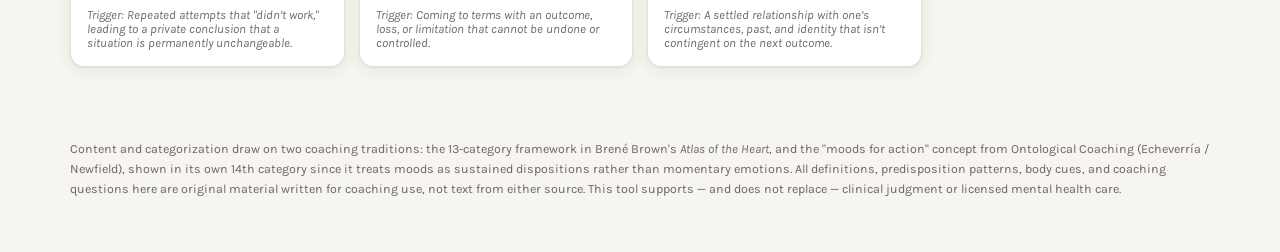
==== commit 89c96d63: "Add more coaching questions and Ontological Coaching moods - Expand every one of the 87 Atlas of the" ====
--- a/index.html
+++ b/index.html
@@ -4,7 +4,7 @@
 <meta charset="UTF-8">
 <meta name="viewport" content="width=device-width, initial-scale=1.0">
 <title>Emotion Atlas for Coaches</title>
-<meta name="description" content="A coaching reference mapping 87 emotions and experiences to their behavioral predispositions, organized into 13 categories inspired by Brené Brown's Atlas of the Heart.">
+<meta name="description" content="A coaching reference mapping 87 emotions from Brené Brown's Atlas of the Heart, plus 4 foundational moods from the Ontological Coaching tradition, to their behavioral predispositions.">
 <link rel="preconnect" href="https://fonts.googleapis.com">
 <link rel="preconnect" href="https://fonts.gstatic.com" crossorigin>
 <link rel="stylesheet" href="https://fonts.googleapis.com/css2?family=Source+Serif+4:opsz,wght@8..60,500;8..60,600;8..60,700&family=Karla:wght@400;500;600;700&display=swap">
@@ -17,7 +17,7 @@
         <span class="brand-mark" aria-hidden="true">◈</span>
         <div>
           <h1>Emotion Atlas <span class="brand-sub">for Coaches</span></h1>
-          <p class="tagline">87 emotions &amp; experiences, mapped to the predispositions that reveal them — organized into 13 categories inspired by Brené Brown's <em>Atlas of the Heart</em>.</p>
+          <p class="tagline">91 emotions, experiences &amp; moods, mapped to the predispositions that reveal them — the 13 categories of Brené Brown's <em>Atlas of the Heart</em>, plus 4 foundational moods from the Ontological Coaching tradition.</p>
         </div>
       </div>
       <nav class="mode-tabs" role="tablist" aria-label="View mode">
@@ -60,7 +60,7 @@
   </div>
 
   <footer class="site-footer">
-    <p>Content and categorization are inspired by the 13-category framework in Brené Brown's <em>Atlas of the Heart</em>; all definitions, predisposition patterns, body cues, and coaching questions here are original material written for coaching use, not text from the book. This tool supports — and does not replace — clinical judgment or licensed mental health care.</p>
+    <p>Content and categorization draw on two coaching traditions: the 13-category framework in Brené Brown's <em>Atlas of the Heart</em>, and the "moods for action" concept from Ontological Coaching (Echeverría / Newfield), shown in its own 14th category since it treats moods as sustained dispositions rather than momentary emotions. All definitions, predisposition patterns, body cues, and coaching questions here are original material written for coaching use, not text from either source. This tool supports — and does not replace — clinical judgment or licensed mental health care.</p>
   </footer>
 
   <script src="data.js"></script>
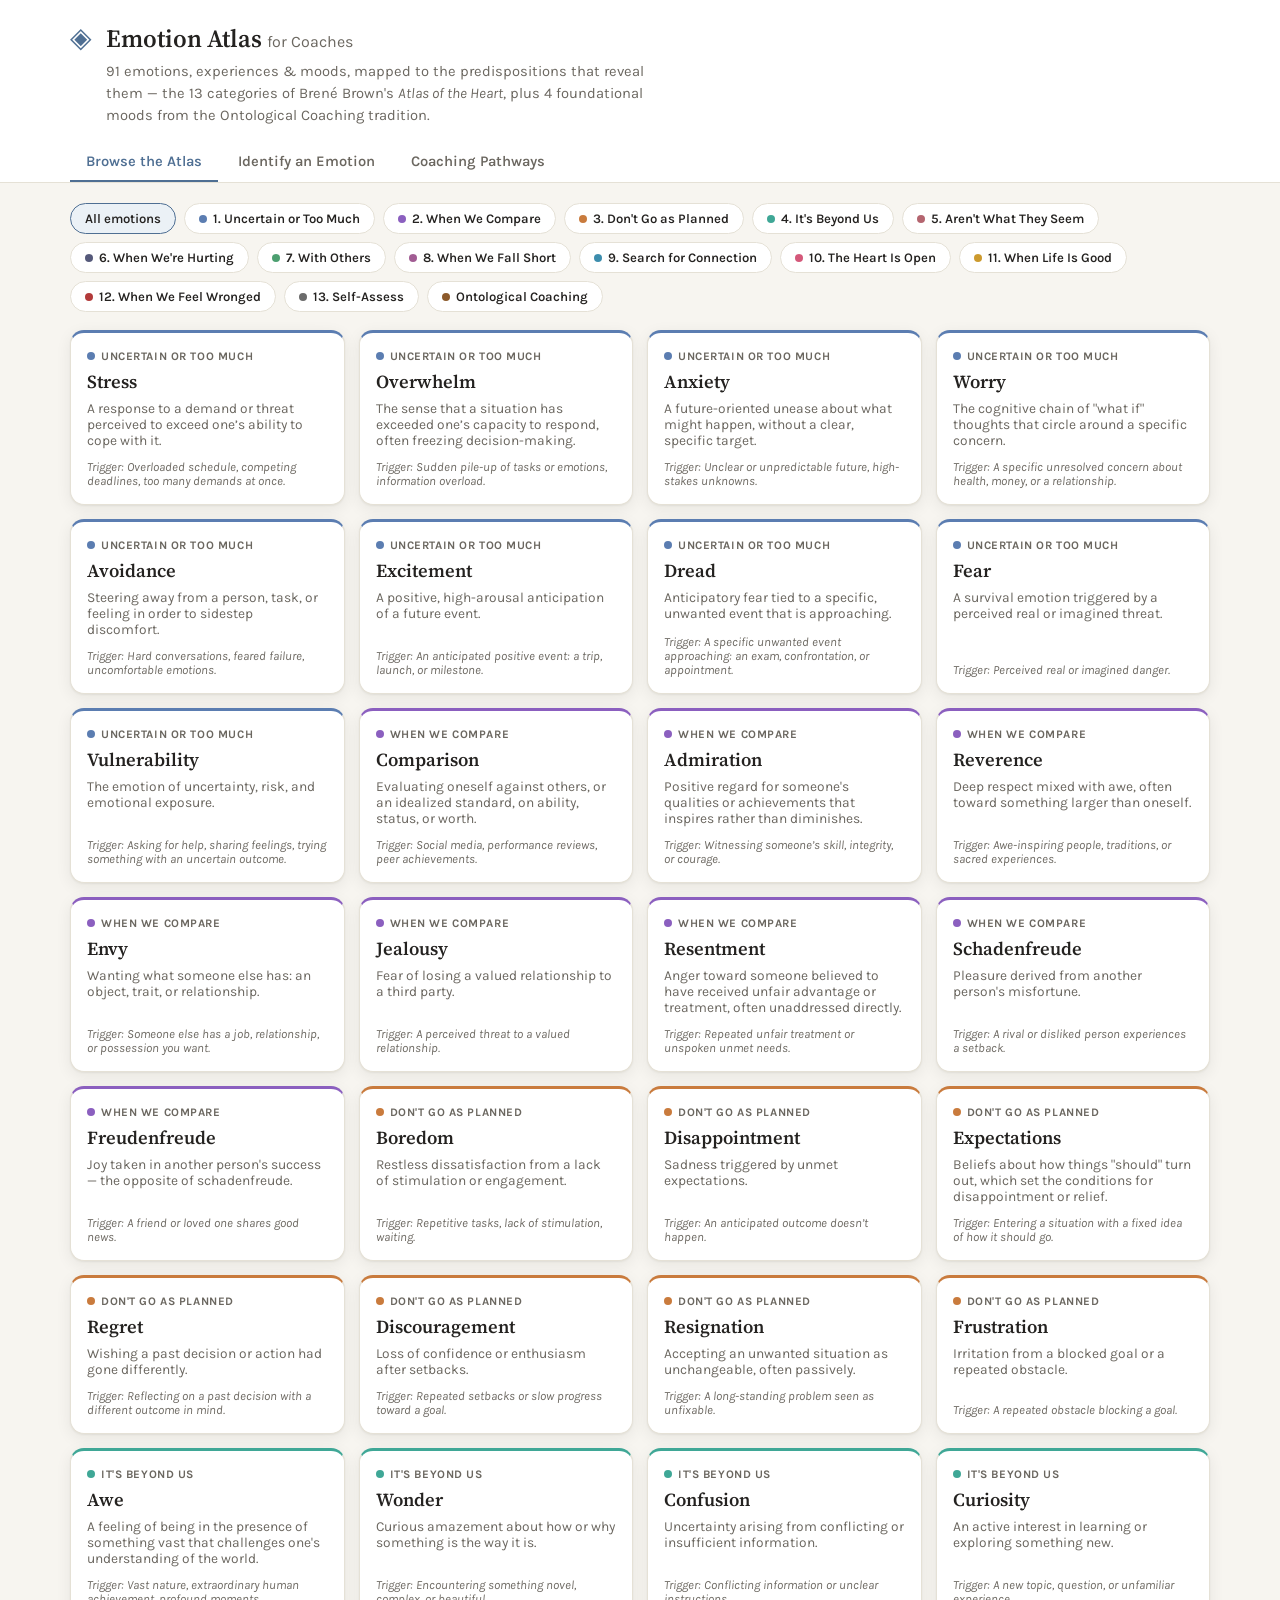
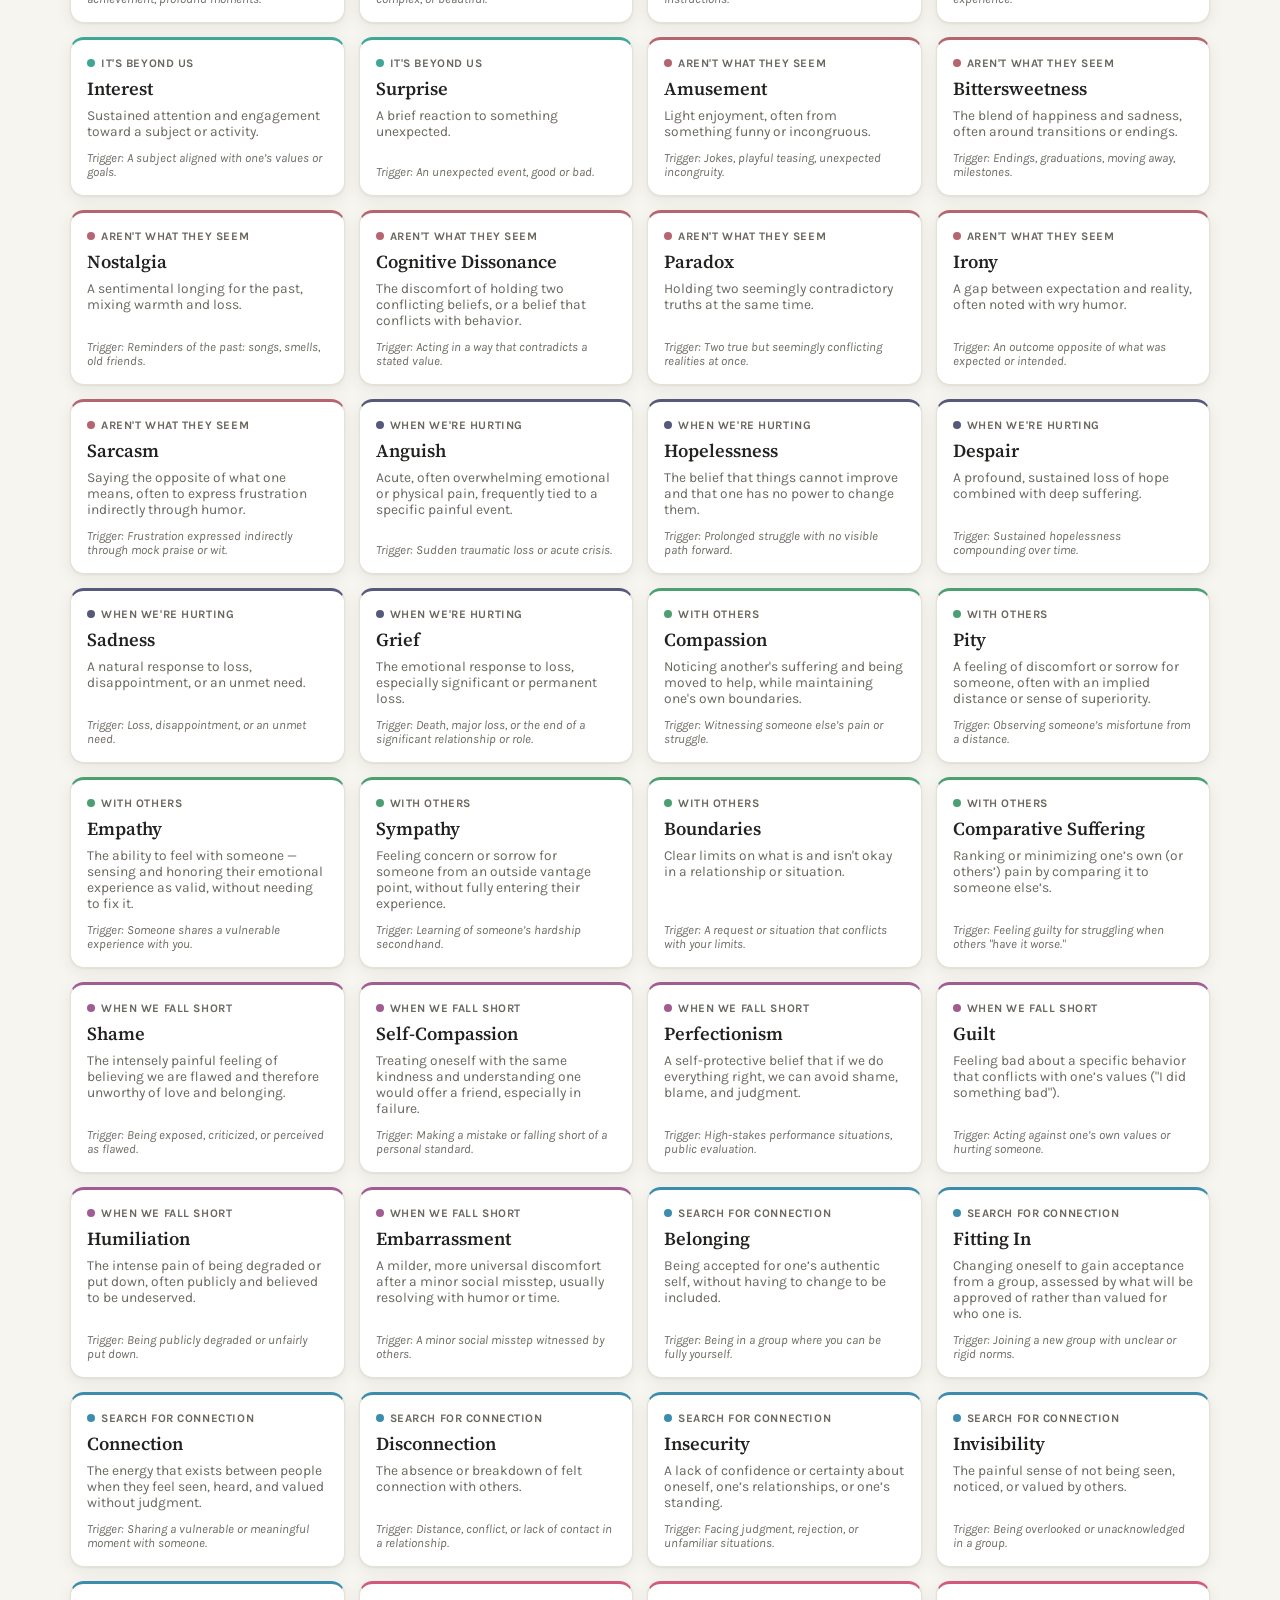
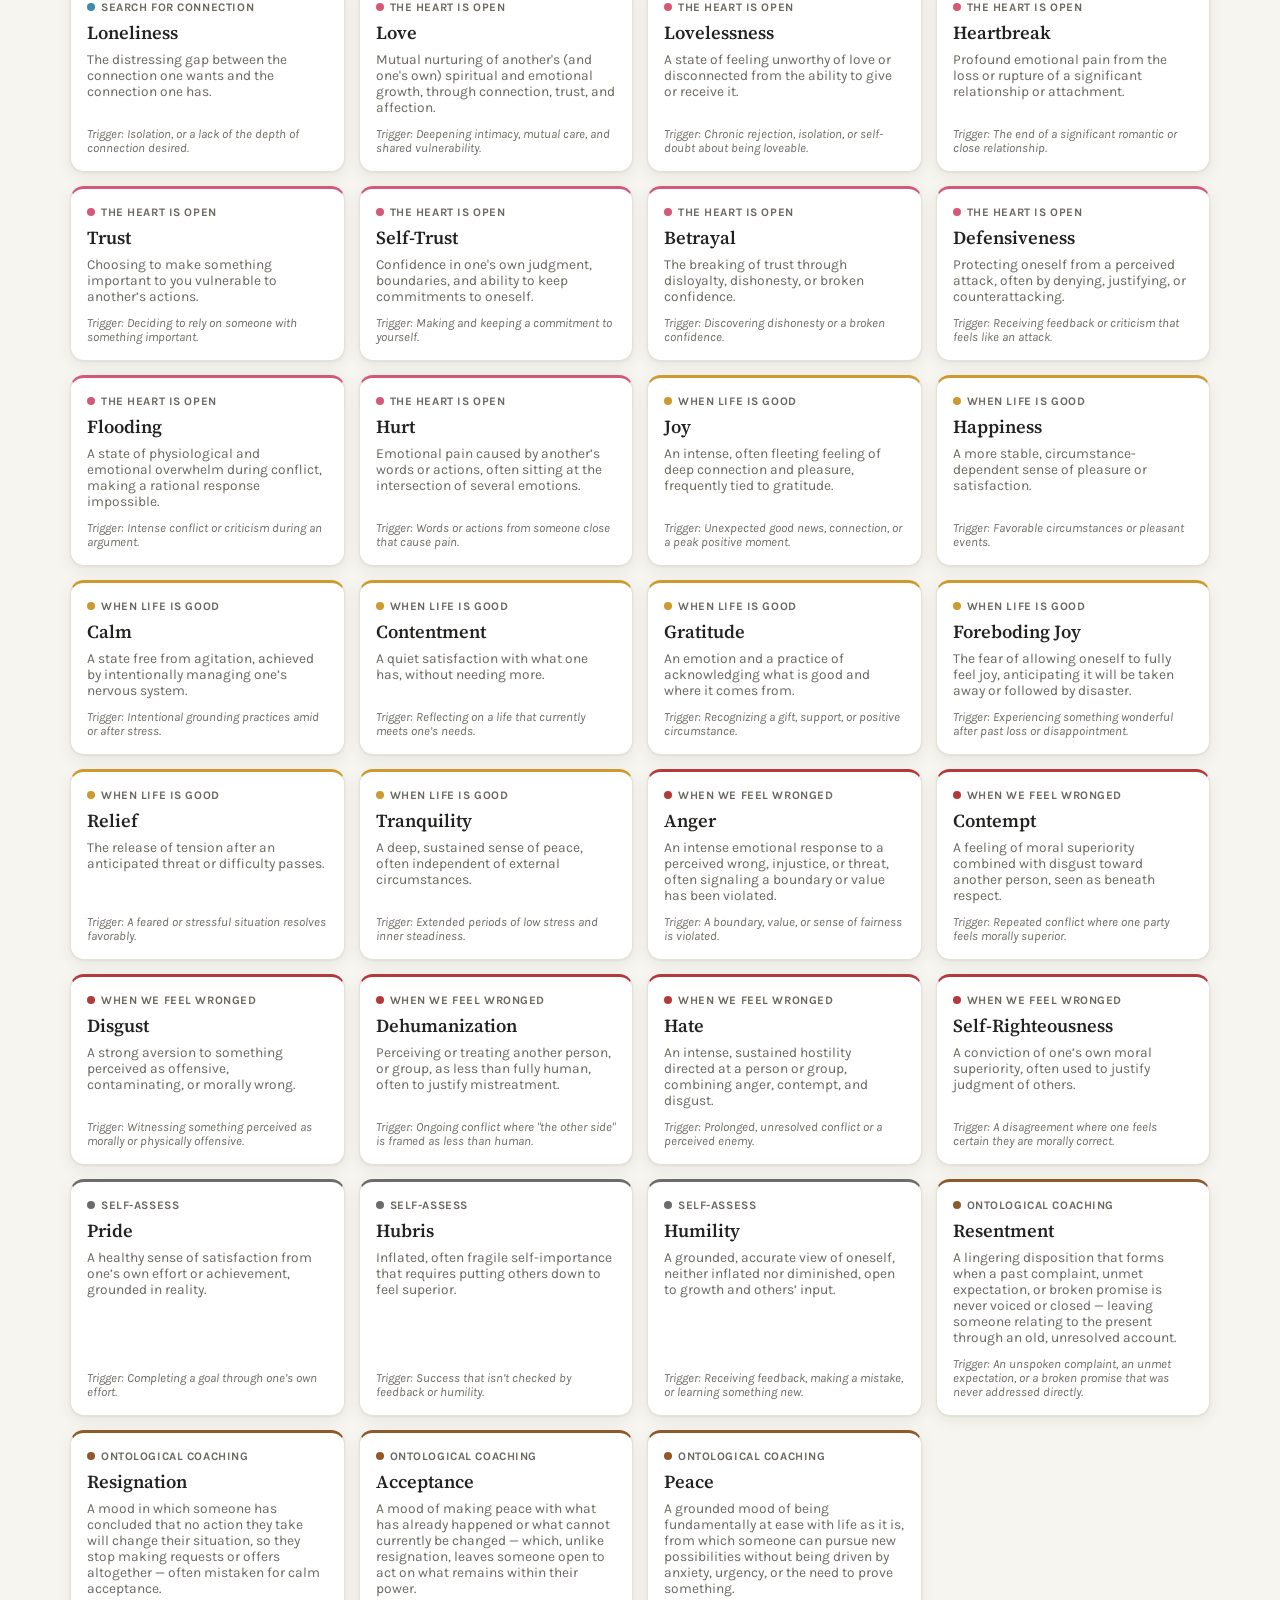
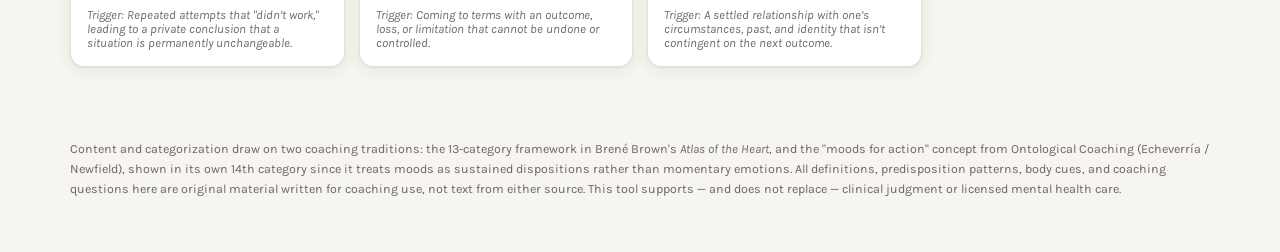
==== commit 3997c5a1: "Add Coaching Pathways section for the Ontological Coaching mood ladder Adds a third tab, "Coaching P" ====
--- a/index.html
+++ b/index.html
@@ -23,6 +23,7 @@
       <nav class="mode-tabs" role="tablist" aria-label="View mode">
         <button class="tab-btn active" data-mode="browse" role="tab" aria-selected="true">Browse the Atlas</button>
         <button class="tab-btn" data-mode="identify" role="tab" aria-selected="false">Identify an Emotion</button>
+        <button class="tab-btn" data-mode="pathways" role="tab" aria-selected="false">Coaching Pathways</button>
       </nav>
     </div>
   </header>
@@ -49,6 +50,16 @@
       <div id="identify-results" class="grid"></div>
       <p id="identify-empty" class="empty-state" hidden>No matches yet — try a different word or a shorter phrase.</p>
     </section>
+
+    <!-- PATHWAYS MODE -->
+    <section id="pathways-mode" class="mode-panel" hidden>
+      <div class="pathways-intro">
+        <h2>Moving Up the Mood Ladder</h2>
+        <p>From <em>Ontological Coaching</em>: a practical guide to shifting a client from a closed relationship with the past and with possibility, toward an open one. Moods aren't fixed traits — a client can move up or down this ladder within a single conversation — but this is the general direction the coaching moves them.</p>
+        <div class="ladder-diagram" id="ladder-diagram" aria-label="The mood ladder, from Resentment to Peace"></div>
+      </div>
+      <div id="pathways-list" class="pathways-list"></div>
+    </section>
   </main>
 
   <!-- DETAIL PANEL -->
--- a/styles.css
+++ b/styles.css
@@ -261,6 +261,61 @@
   font-size: 0.92rem;
 }
 
+.pathways-intro {
+  max-width: 72ch;
+  margin-bottom: 24px;
+}
+
+.pathways-intro h2 {
+  margin: 0 0 6px;
+  font-size: 1.3rem;
+  font-weight: 600;
+}
+
+.pathways-intro p {
+  color: var(--text-muted);
+  margin: 0 0 18px;
+  font-size: 0.92rem;
+}
+
+.ladder-diagram {
+  display: flex;
+  align-items: center;
+  flex-wrap: wrap;
+  gap: 10px;
+}
+
+.ladder-step {
+  border-radius: 999px;
+  padding: 8px 16px;
+  font-weight: 600;
+  font-size: 0.88rem;
+  color: #fff;
+  background: color-mix(in srgb, var(--step-color, var(--accent)) calc(var(--step-opacity, 1) * 100%), var(--bg-card) calc((1 - var(--step-opacity, 1)) * 100%));
+  white-space: nowrap;
+}
+
+.ladder-arrow {
+  color: var(--text-muted);
+  font-size: 1.1rem;
+}
+
+.pathways-list {
+  display: grid;
+  grid-template-columns: repeat(auto-fill, minmax(260px, 1fr));
+  gap: 14px;
+}
+
+.pathway-card h3 {
+  font-size: 1.1rem;
+}
+
+.arrow-sep {
+  color: var(--text-muted);
+  font-weight: 400;
+  padding: 0 2px;
+}
+
 .search-row input {
   width: 100%;
   padding: 12px 14px;
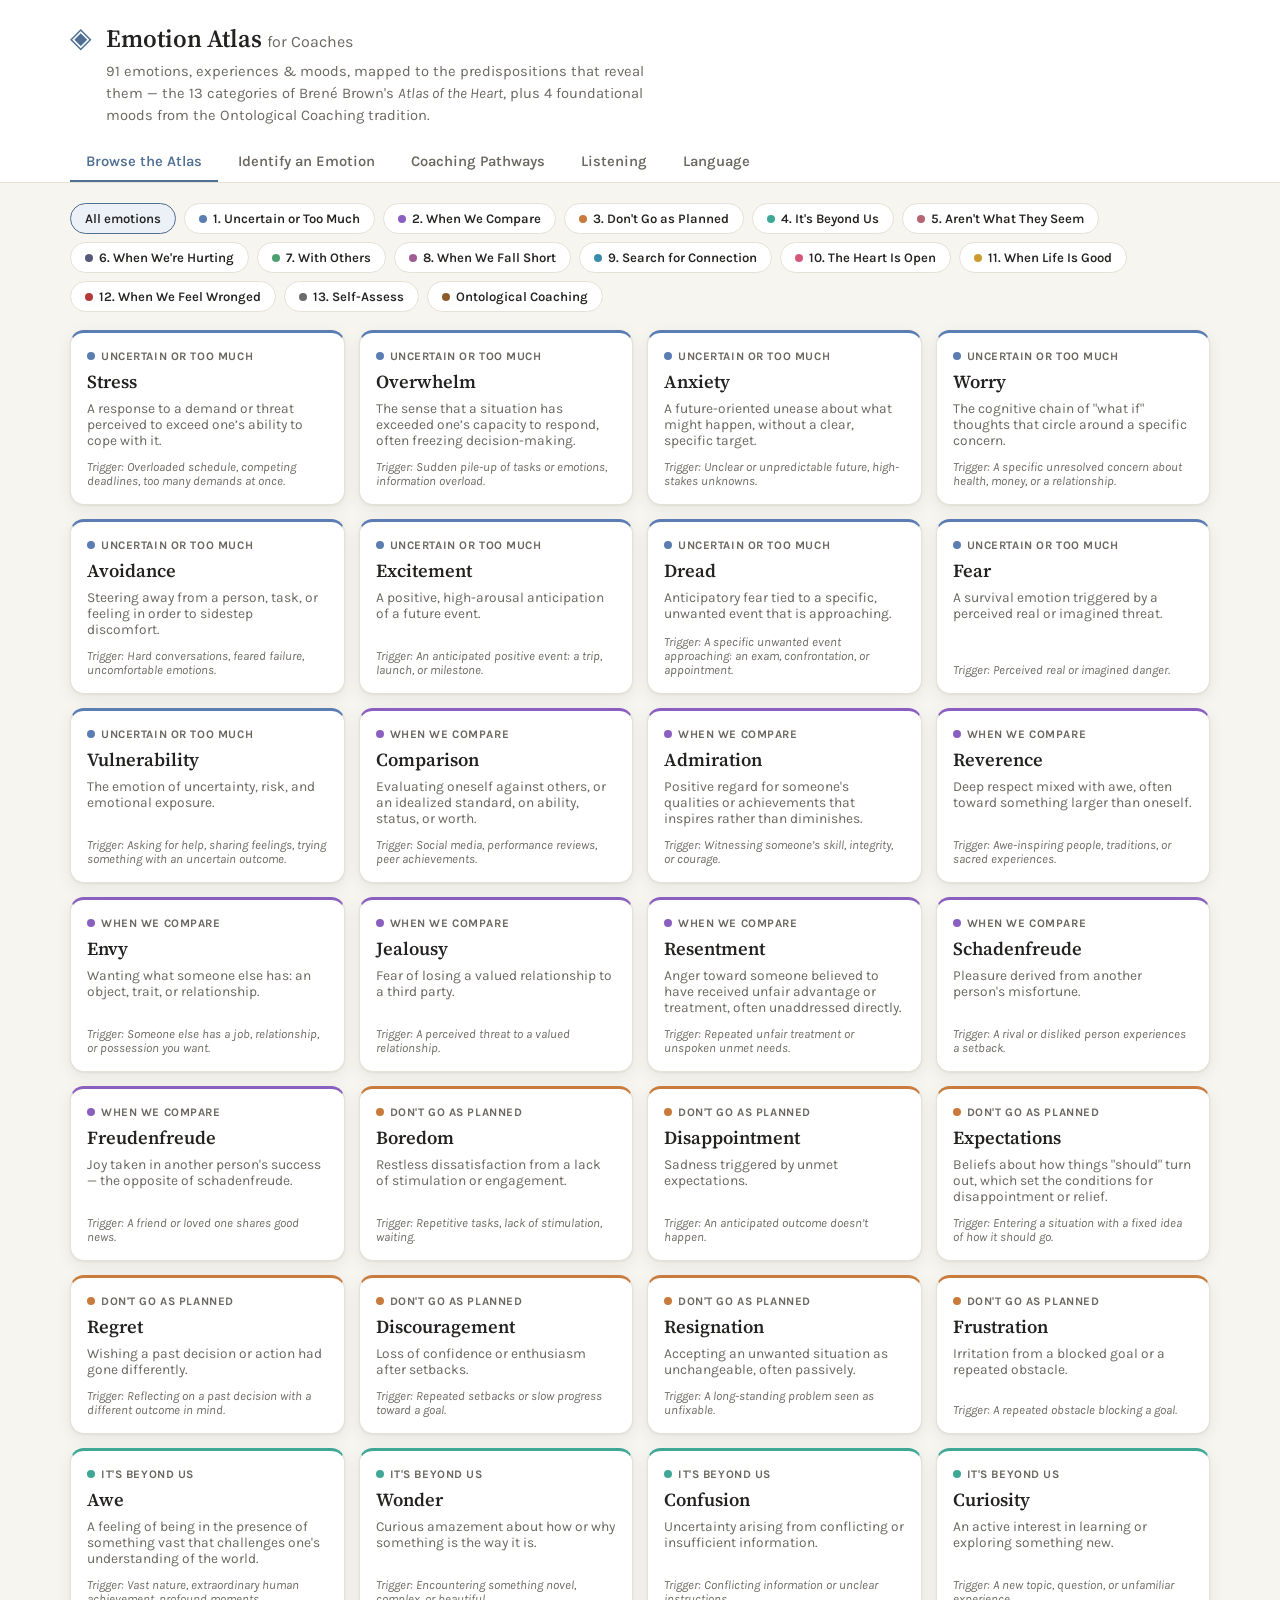
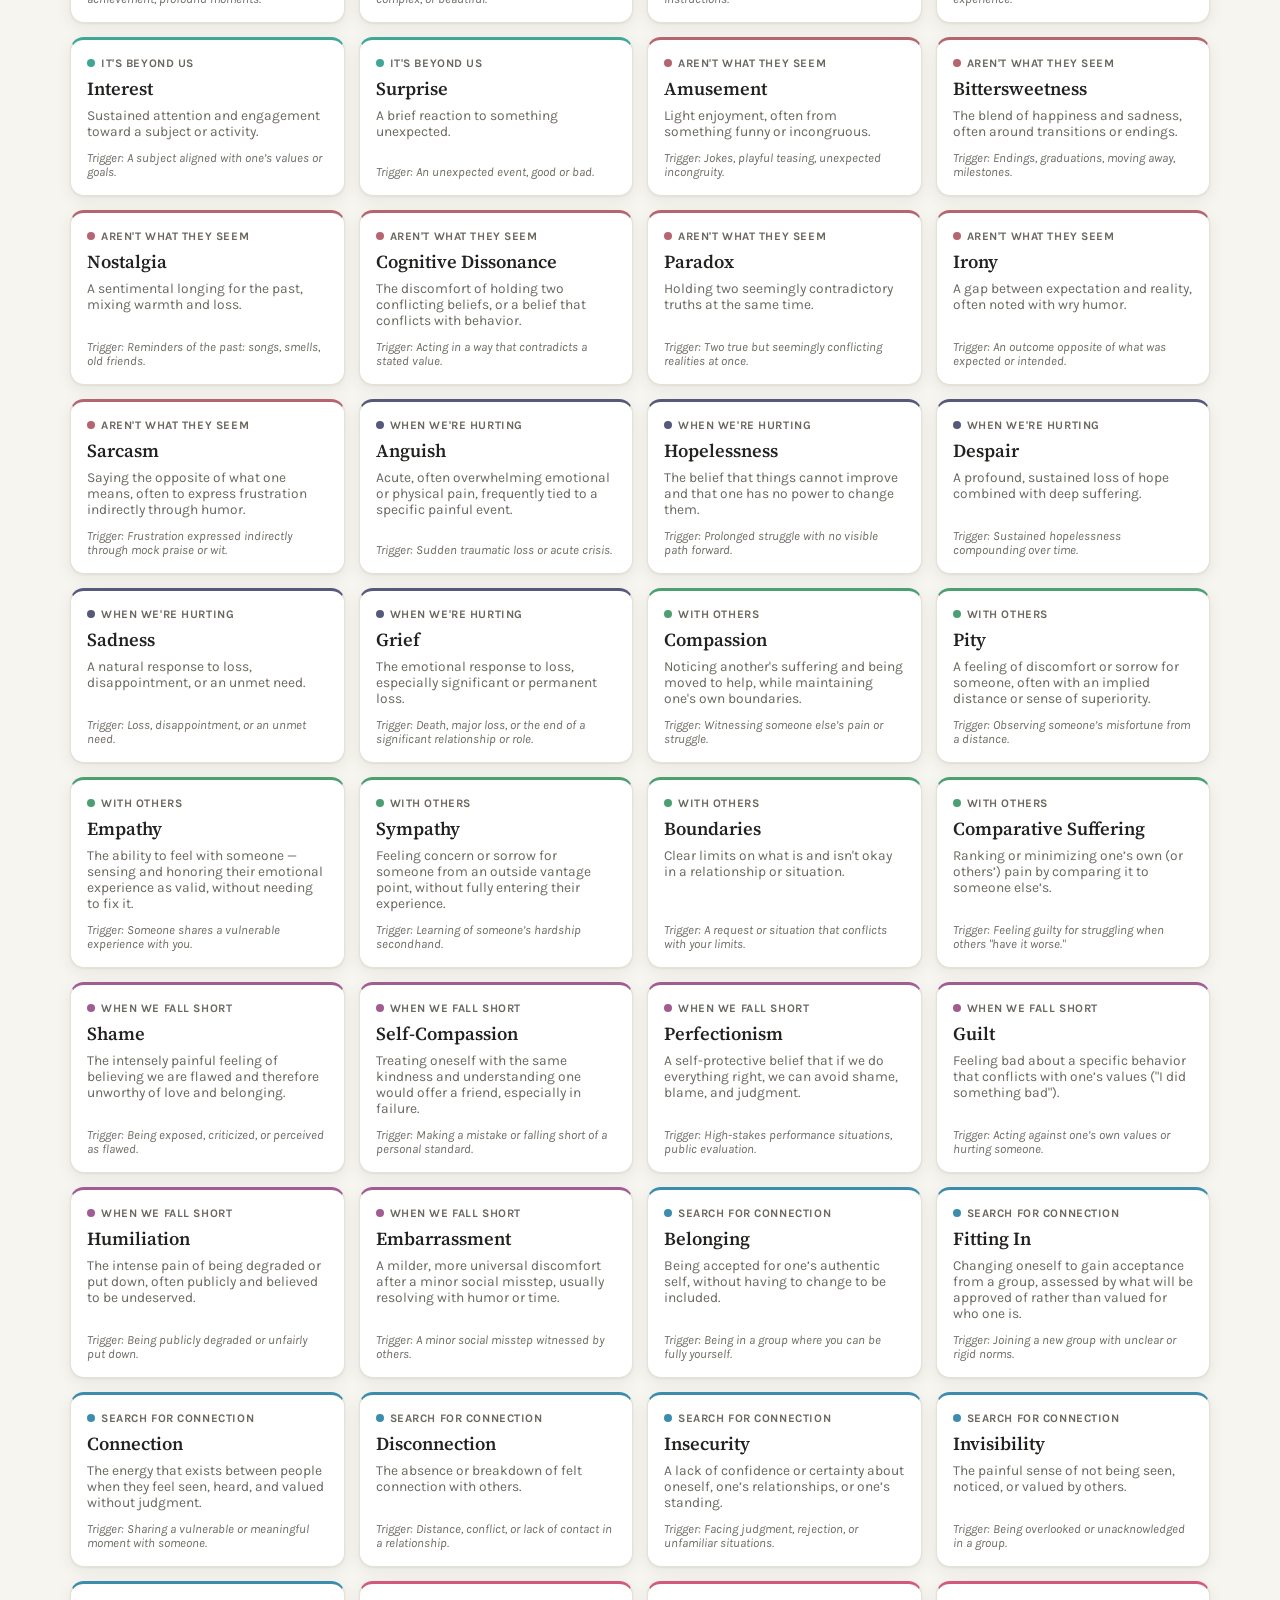
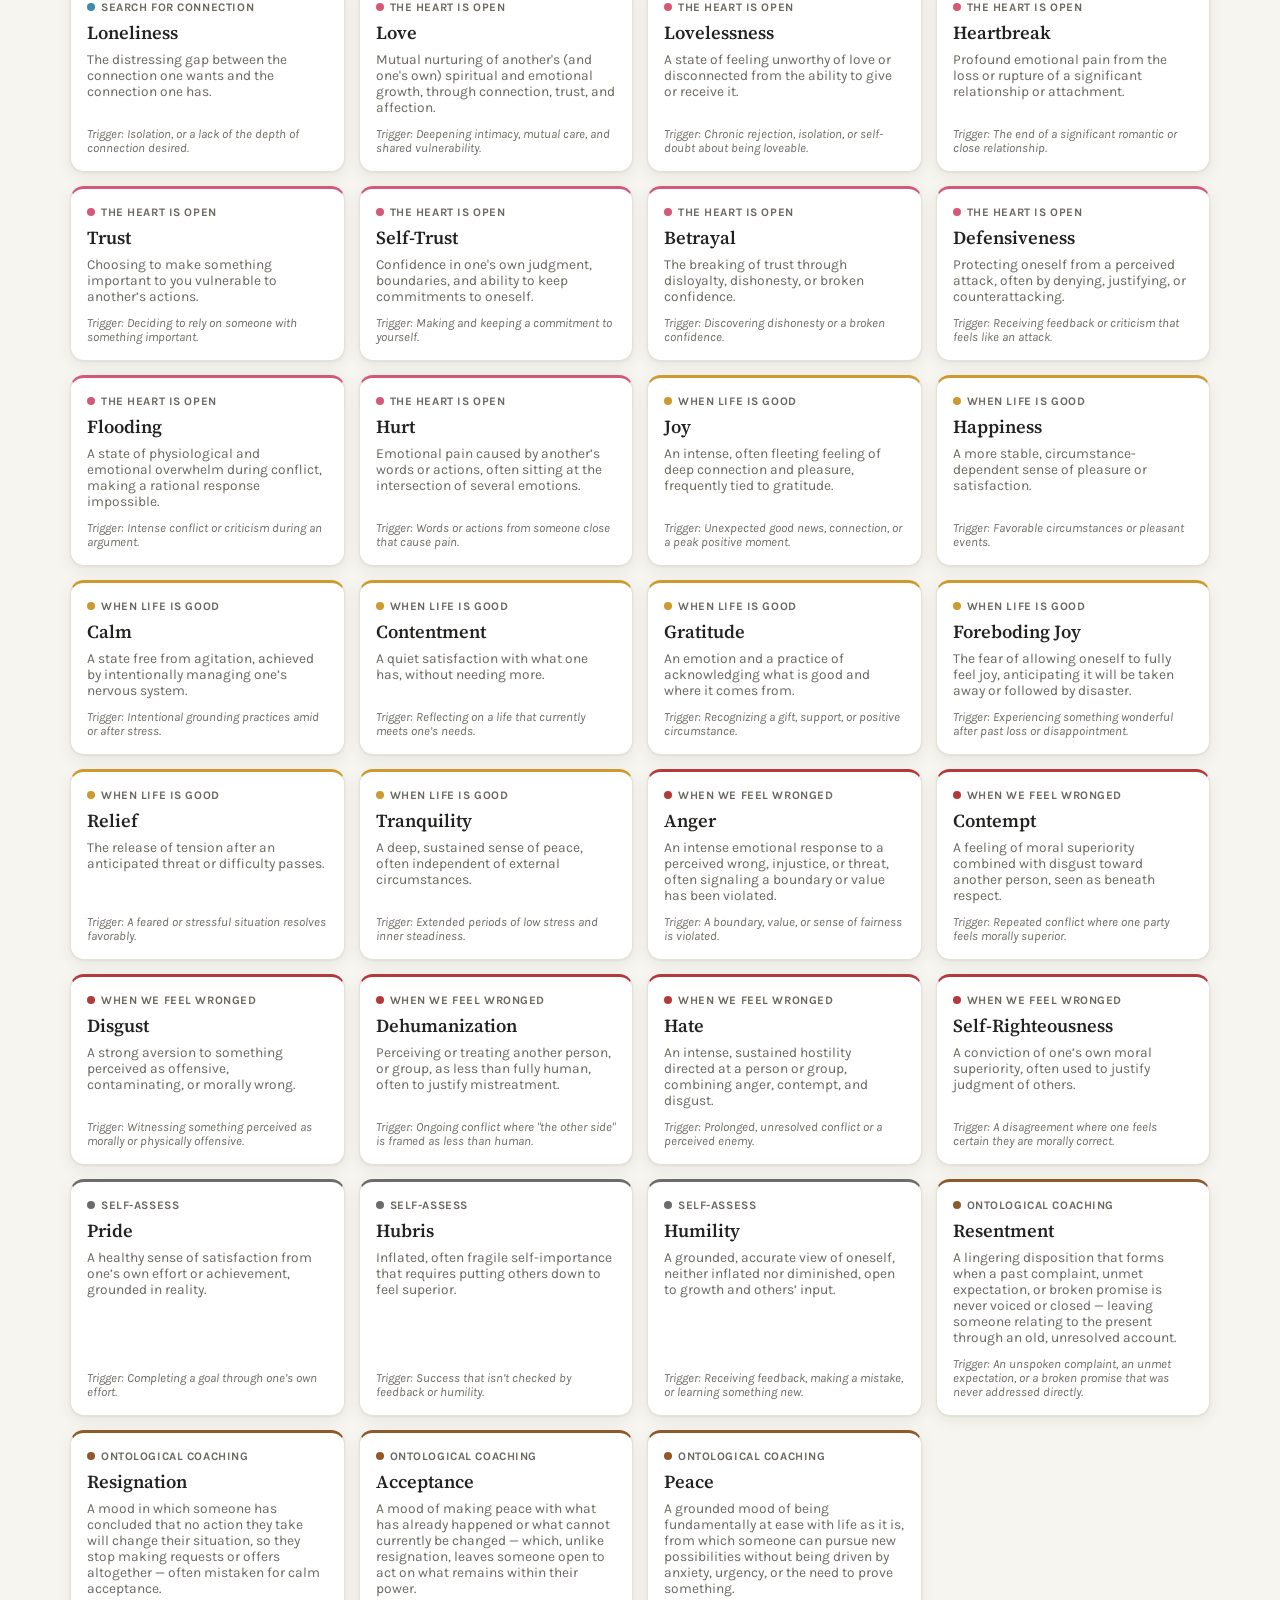
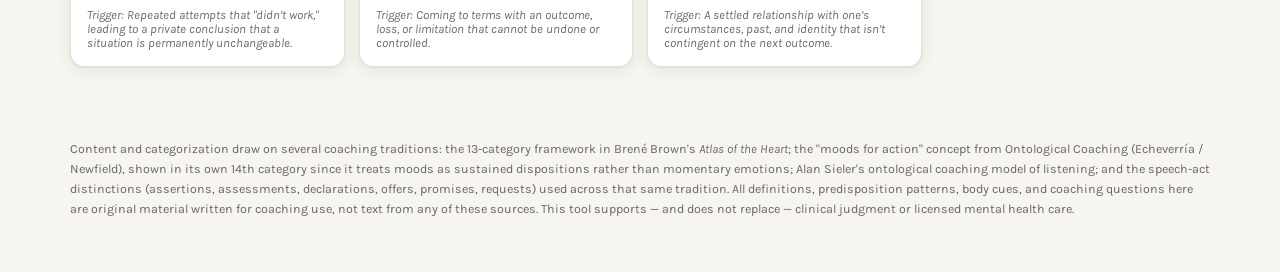
==== commit 0a9dd986: "Add Listening and Language sections Two new tabs, following the existing card-grid + detail-panel pa" ====
--- a/index.html
+++ b/index.html
@@ -24,6 +24,8 @@
         <button class="tab-btn active" data-mode="browse" role="tab" aria-selected="true">Browse the Atlas</button>
         <button class="tab-btn" data-mode="identify" role="tab" aria-selected="false">Identify an Emotion</button>
         <button class="tab-btn" data-mode="pathways" role="tab" aria-selected="false">Coaching Pathways</button>
+        <button class="tab-btn" data-mode="listening" role="tab" aria-selected="false">Listening</button>
+        <button class="tab-btn" data-mode="language" role="tab" aria-selected="false">Language</button>
       </nav>
     </div>
   </header>
@@ -54,11 +56,28 @@
     <!-- PATHWAYS MODE -->
     <section id="pathways-mode" class="mode-panel" hidden>
       <div class="pathways-intro">
-        <h2>Moving Up the Mood Ladder</h2>
-        <p>From <em>Ontological Coaching</em>: a practical guide to shifting a client from a closed relationship with the past and with possibility, toward an open one. Moods aren't fixed traits — a client can move up or down this ladder within a single conversation — but this is the general direction the coaching moves them.</p>
-        <div class="ladder-diagram" id="ladder-diagram" aria-label="The mood ladder, from Resentment to Peace"></div>
+        <h2>Coaching Pathways</h2>
+        <p>A small library of guides for moving a client from a stuck, closed state to a more resourceful, open one — some drawn from the Ontological Coaching mood ladder, others assembled from pairs of emotions in the Atlas of the Heart. Click any pair below to open the full guide: what shifts, signs the client is ready, concrete coach moves, and sample language.</p>
       </div>
-      <div id="pathways-list" class="pathways-list"></div>
+      <div id="pathways-groups"></div>
+    </section>
+
+    <!-- LISTENING MODE -->
+    <section id="listening-mode" class="mode-panel" hidden>
+      <div class="pathways-intro">
+        <h2>Listening</h2>
+        <p>From Alan Sieler's ontological coaching model: listening is not passive reception — it's an active act of interpretation, shaped by mood, body, and a personal and cultural history the listener rarely notices in the moment. A coach's own listening is a skill to design on purpose, not a default to trust blindly.</p>
+      </div>
+      <div class="grid" id="listening-grid"></div>
+    </section>
+
+    <!-- LANGUAGE MODE -->
+    <section id="language-mode" class="mode-panel" hidden>
+      <div class="pathways-intro">
+        <h2>Language: The Basic Speech Acts</h2>
+        <p>The distinctions ontological coaching draws from speech act theory: every conversation is built from a small set of linguistic acts — assertions, assessments, declarations, offers, promises, and requests — each with its own conditions for landing well. Requests get particular attention here: a request missing one of its structural components is far more likely to be misunderstood, ignored, or quietly resented than fulfilled.</p>
+      </div>
+      <div class="grid" id="language-grid"></div>
     </section>
   </main>
 
@@ -71,7 +90,7 @@
   </div>
 
   <footer class="site-footer">
-    <p>Content and categorization draw on two coaching traditions: the 13-category framework in Brené Brown's <em>Atlas of the Heart</em>, and the "moods for action" concept from Ontological Coaching (Echeverría / Newfield), shown in its own 14th category since it treats moods as sustained dispositions rather than momentary emotions. All definitions, predisposition patterns, body cues, and coaching questions here are original material written for coaching use, not text from either source. This tool supports — and does not replace — clinical judgment or licensed mental health care.</p>
+    <p>Content and categorization draw on several coaching traditions: the 13-category framework in Brené Brown's <em>Atlas of the Heart</em>; the "moods for action" concept from Ontological Coaching (Echeverría / Newfield), shown in its own 14th category since it treats moods as sustained dispositions rather than momentary emotions; Alan Sieler's ontological coaching model of listening; and the speech-act distinctions (assertions, assessments, declarations, offers, promises, requests) used across that same tradition. All definitions, predisposition patterns, body cues, and coaching questions here are original material written for coaching use, not text from any of these sources. This tool supports — and does not replace — clinical judgment or licensed mental health care.</p>
   </footer>
 
   <script src="data.js"></script>
--- a/styles.css
+++ b/styles.css
@@ -103,6 +103,7 @@
 
 .mode-tabs {
   display: flex;
+  flex-wrap: wrap;
   gap: 4px;
 }
 
@@ -300,6 +301,46 @@
   font-size: 1.1rem;
 }
 
+.pathway-group {
+  padding: 22px 0;
+  border-top: 1px solid var(--border);
+}
+
+.pathway-group:first-child {
+  padding-top: 0;
+  border-top: none;
+}
+
+.pathway-group h3 {
+  margin: 0 0 8px;
+  font-size: 1.2rem;
+  font-weight: 600;
+  display: flex;
+  flex-wrap: wrap;
+  align-items: baseline;
+  gap: 8px;
+}
+
+.group-source {
+  font-family: var(--font-body);
+  font-weight: 600;
+  font-size: 0.72rem;
+  text-transform: uppercase;
+  letter-spacing: 0.05em;
+  color: var(--card-color, var(--accent));
+}
+
+.group-intro {
+  max-width: 68ch;
+  color: var(--text-muted);
+  font-size: 0.9rem;
+  margin: 0 0 14px;
+}
+
+.pathway-group .ladder-diagram {
+  margin-bottom: 16px;
+}
+
 .pathways-list {
   display: grid;
   grid-template-columns: repeat(auto-fill, minmax(260px, 1fr));
@@ -421,7 +462,8 @@
   color: var(--text-muted);
 }
 
-.detail-block ul {
+.detail-block ul,
+.detail-block ol {
   margin: 0;
   padding-left: 18px;
 }
@@ -429,6 +471,18 @@
 .detail-block li {
   margin-bottom: 5px;
   font-size: 0.94rem;
+}
+
+.components-list {
+  list-style: decimal;
+}
+
+.components-list li {
+  margin-bottom: 10px;
+}
+
+.components-list strong {
+  color: var(--card-color, var(--accent));
 }
 
 .detail-block p.plain {
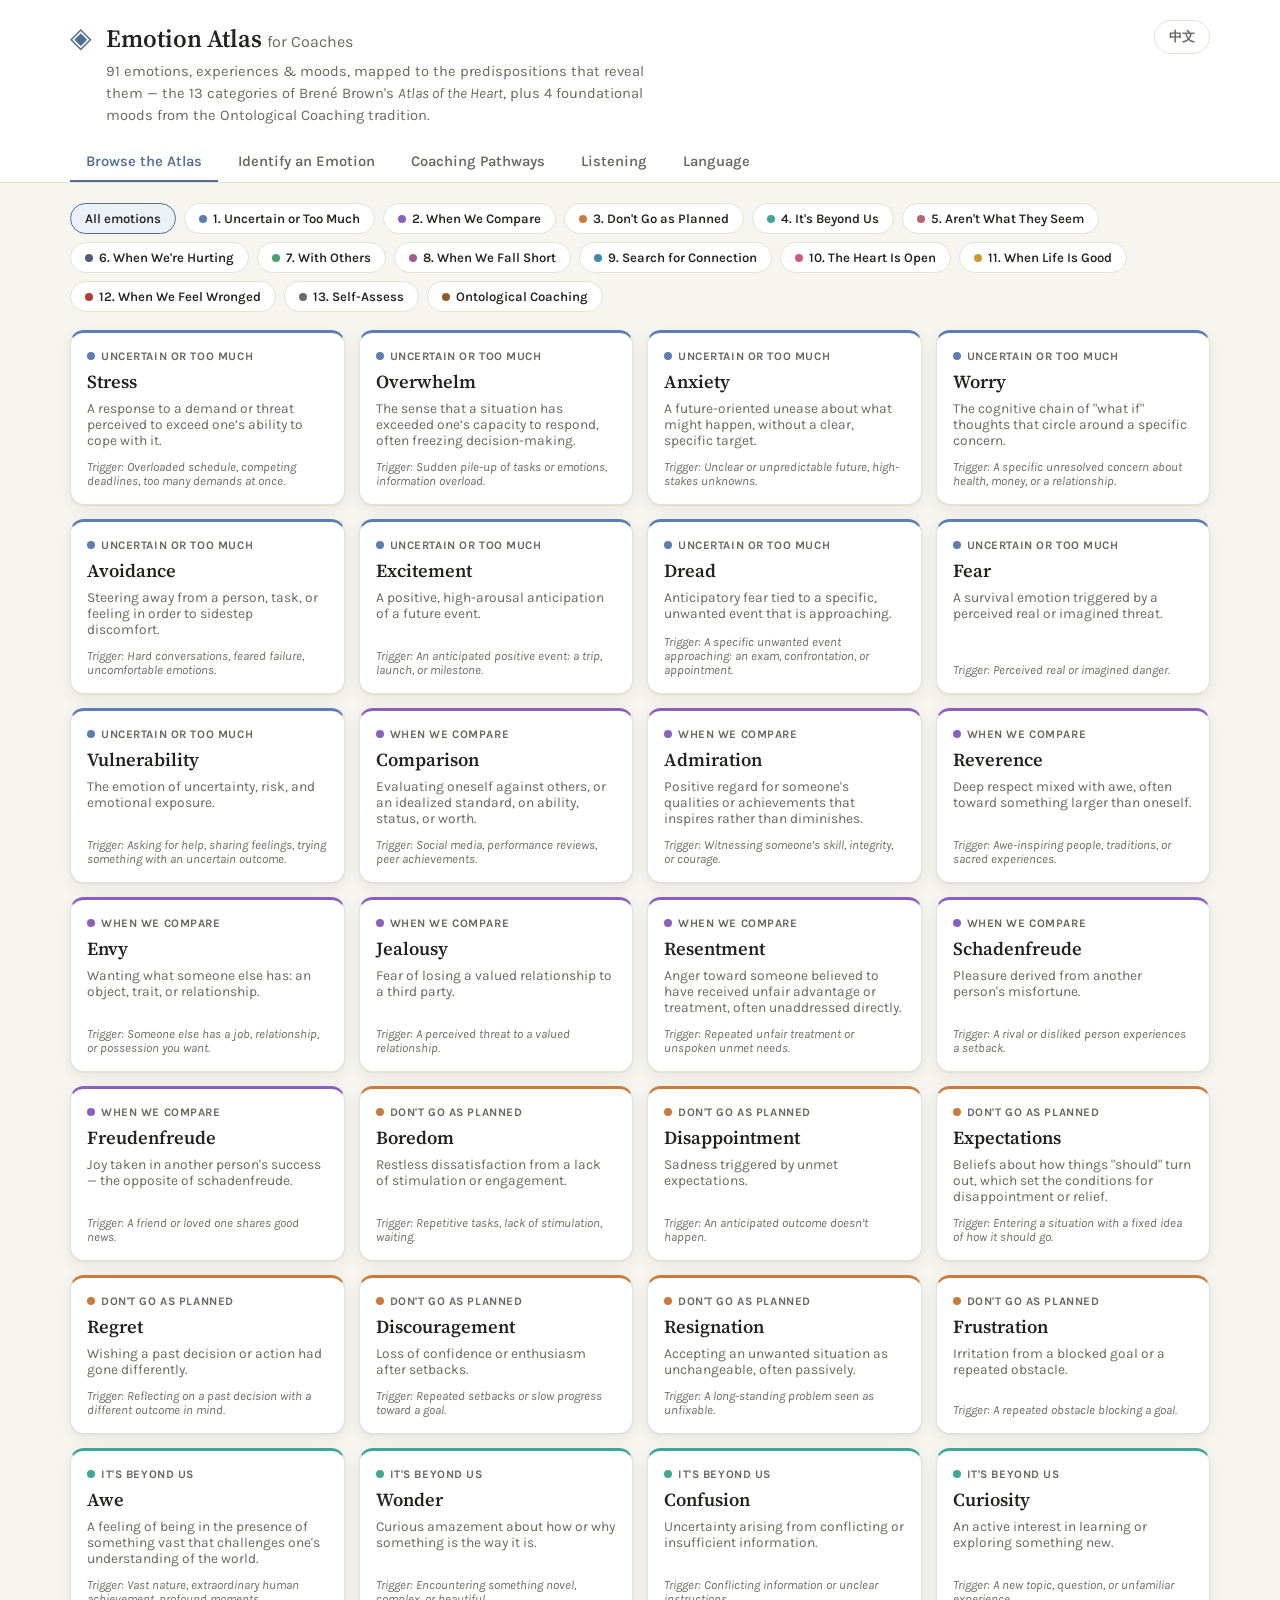
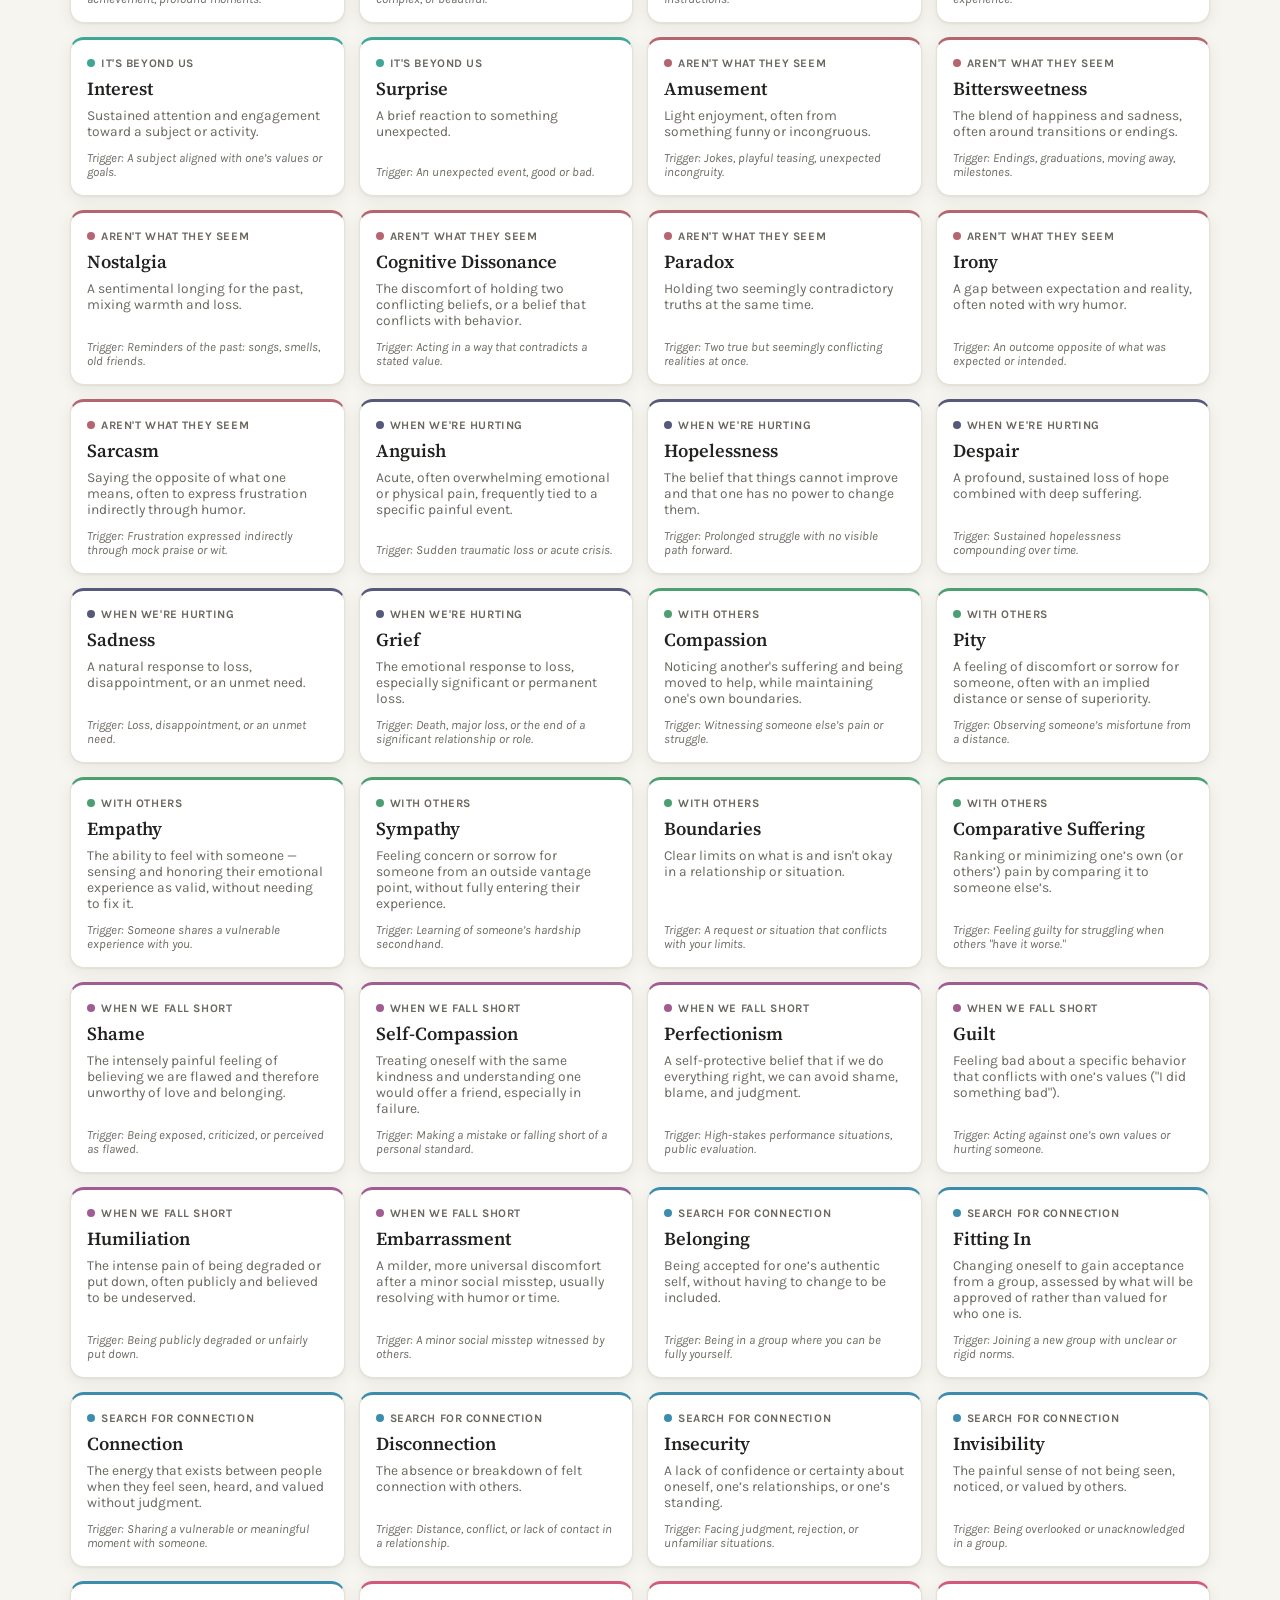
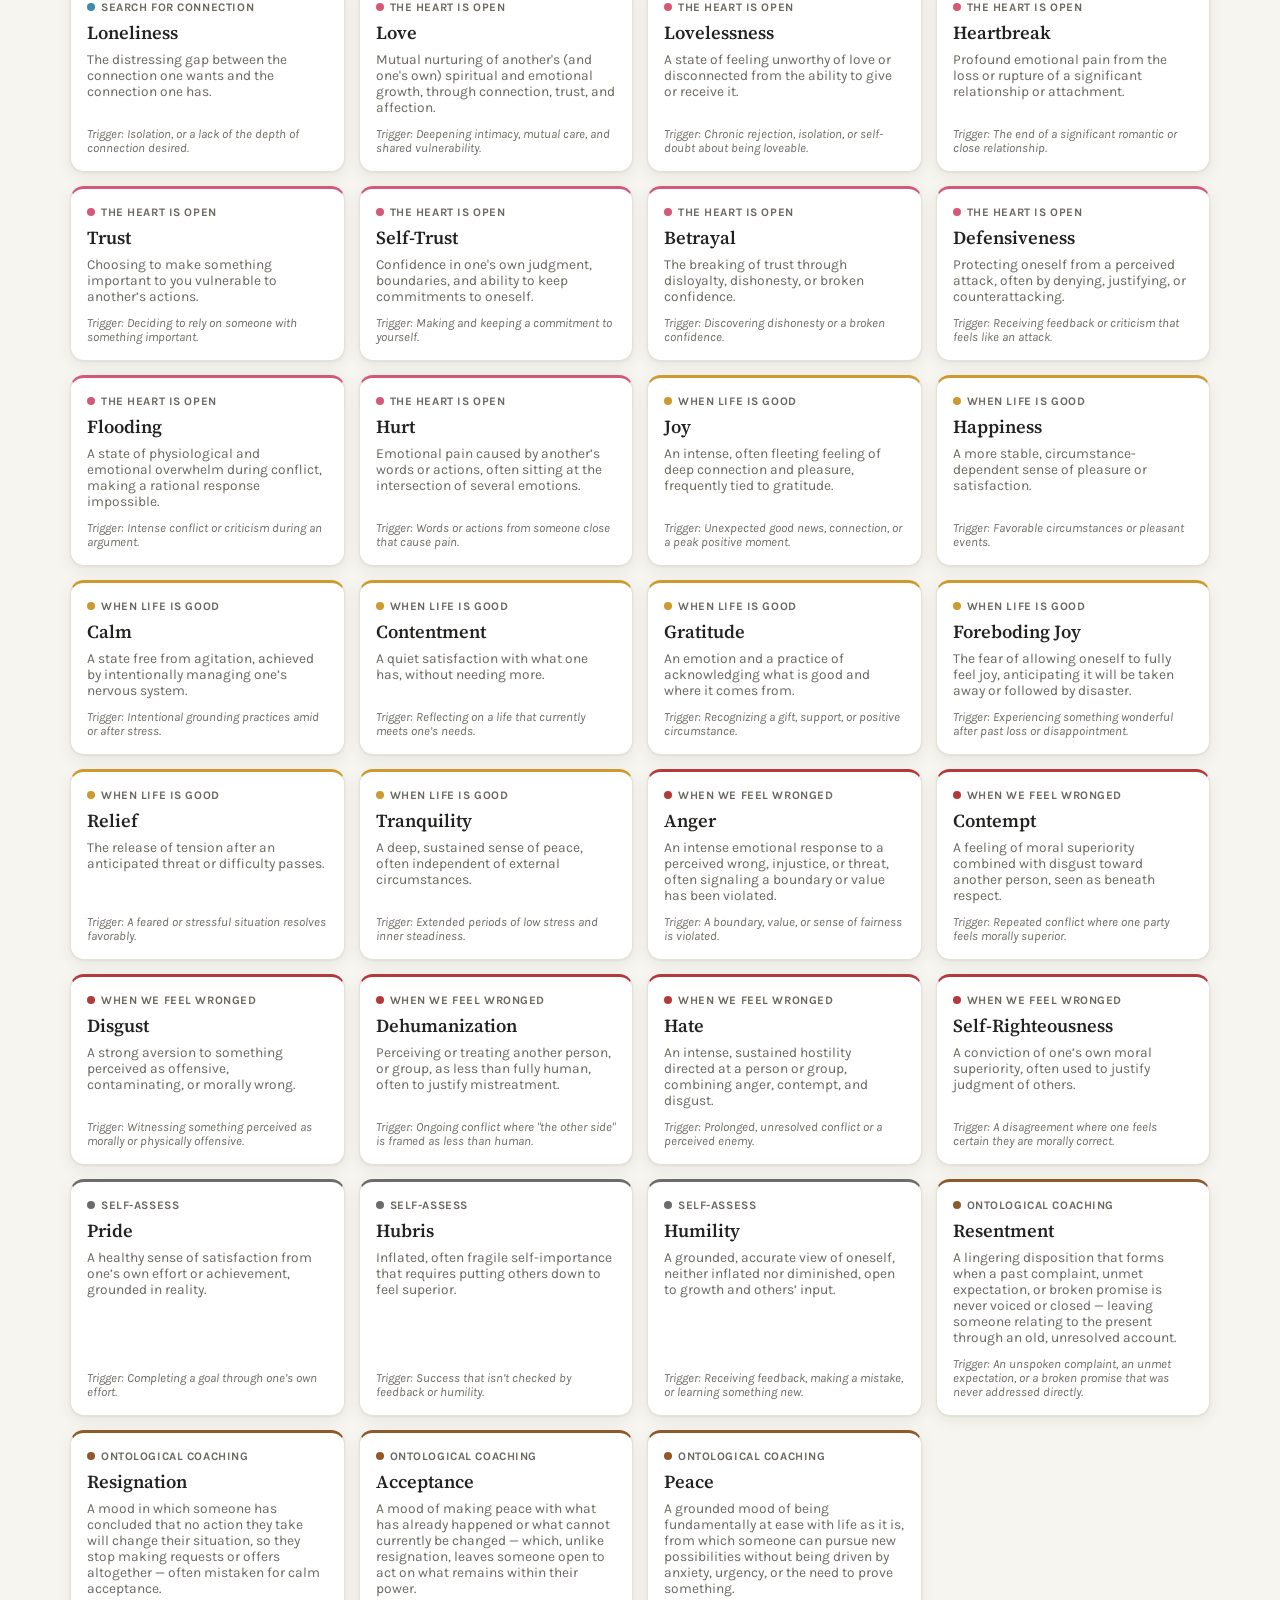
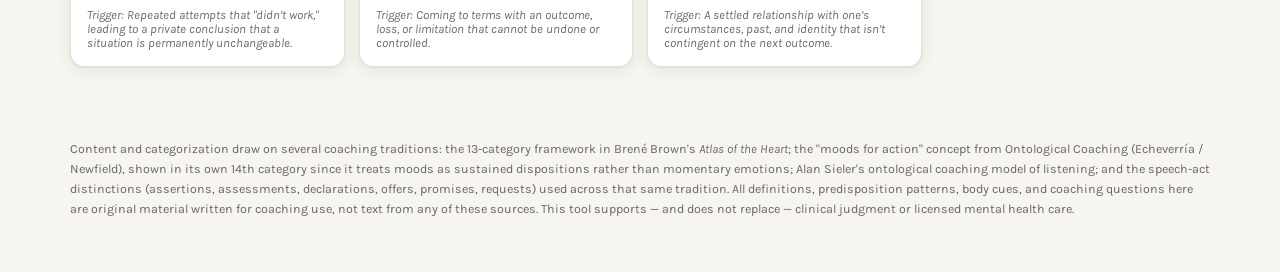
==== commit 3a588778: "Add Traditional Chinese version of the app New files, mirroring the English app's structure and cont" ====
--- a/index.html
+++ b/index.html
@@ -19,6 +19,7 @@
           <h1>Emotion Atlas <span class="brand-sub">for Coaches</span></h1>
           <p class="tagline">91 emotions, experiences &amp; moods, mapped to the predispositions that reveal them — the 13 categories of Brené Brown's <em>Atlas of the Heart</em>, plus 4 foundational moods from the Ontological Coaching tradition.</p>
         </div>
+        <a class="lang-switch" href="index.zh.html">中文</a>
       </div>
       <nav class="mode-tabs" role="tablist" aria-label="View mode">
         <button class="tab-btn active" data-mode="browse" role="tab" aria-selected="true">Browse the Atlas</button>
--- a/styles.css
+++ b/styles.css
@@ -8,8 +8,8 @@
   --accent-soft: #ebf1f6;
   --shadow: 0 1px 2px rgba(30, 28, 20, 0.06), 0 4px 16px rgba(30, 28, 20, 0.07);
   --radius: 14px;
-  --font-display: 'Source Serif 4', Georgia, 'Times New Roman', serif;
-  --font-body: 'Karla', -apple-system, BlinkMacSystemFont, 'Segoe UI', Roboto, Helvetica, Arial, sans-serif;
+  --font-display: 'Source Serif 4', 'Noto Serif TC', Georgia, 'Times New Roman', serif;
+  --font-body: 'Karla', 'Noto Sans TC', -apple-system, BlinkMacSystemFont, 'Segoe UI', 'PingFang TC', 'Microsoft JhengHei', Roboto, Helvetica, Arial, sans-serif;
   color-scheme: light;
 }
 
@@ -74,6 +74,27 @@
   gap: 14px;
 }
 
+.brand > .lang-switch {
+  margin-left: auto;
+}
+
+.lang-switch {
+  flex-shrink: 0;
+  border: 1px solid var(--border);
+  border-radius: 999px;
+  padding: 6px 14px;
+  font-size: 0.82rem;
+  font-weight: 600;
+  color: var(--text-muted);
+  text-decoration: none;
+  white-space: nowrap;
+}
+
+.lang-switch:hover {
+  border-color: var(--accent);
+  color: var(--accent);
+}
+
 .brand-mark {
   font-size: 28px;
   color: var(--accent);
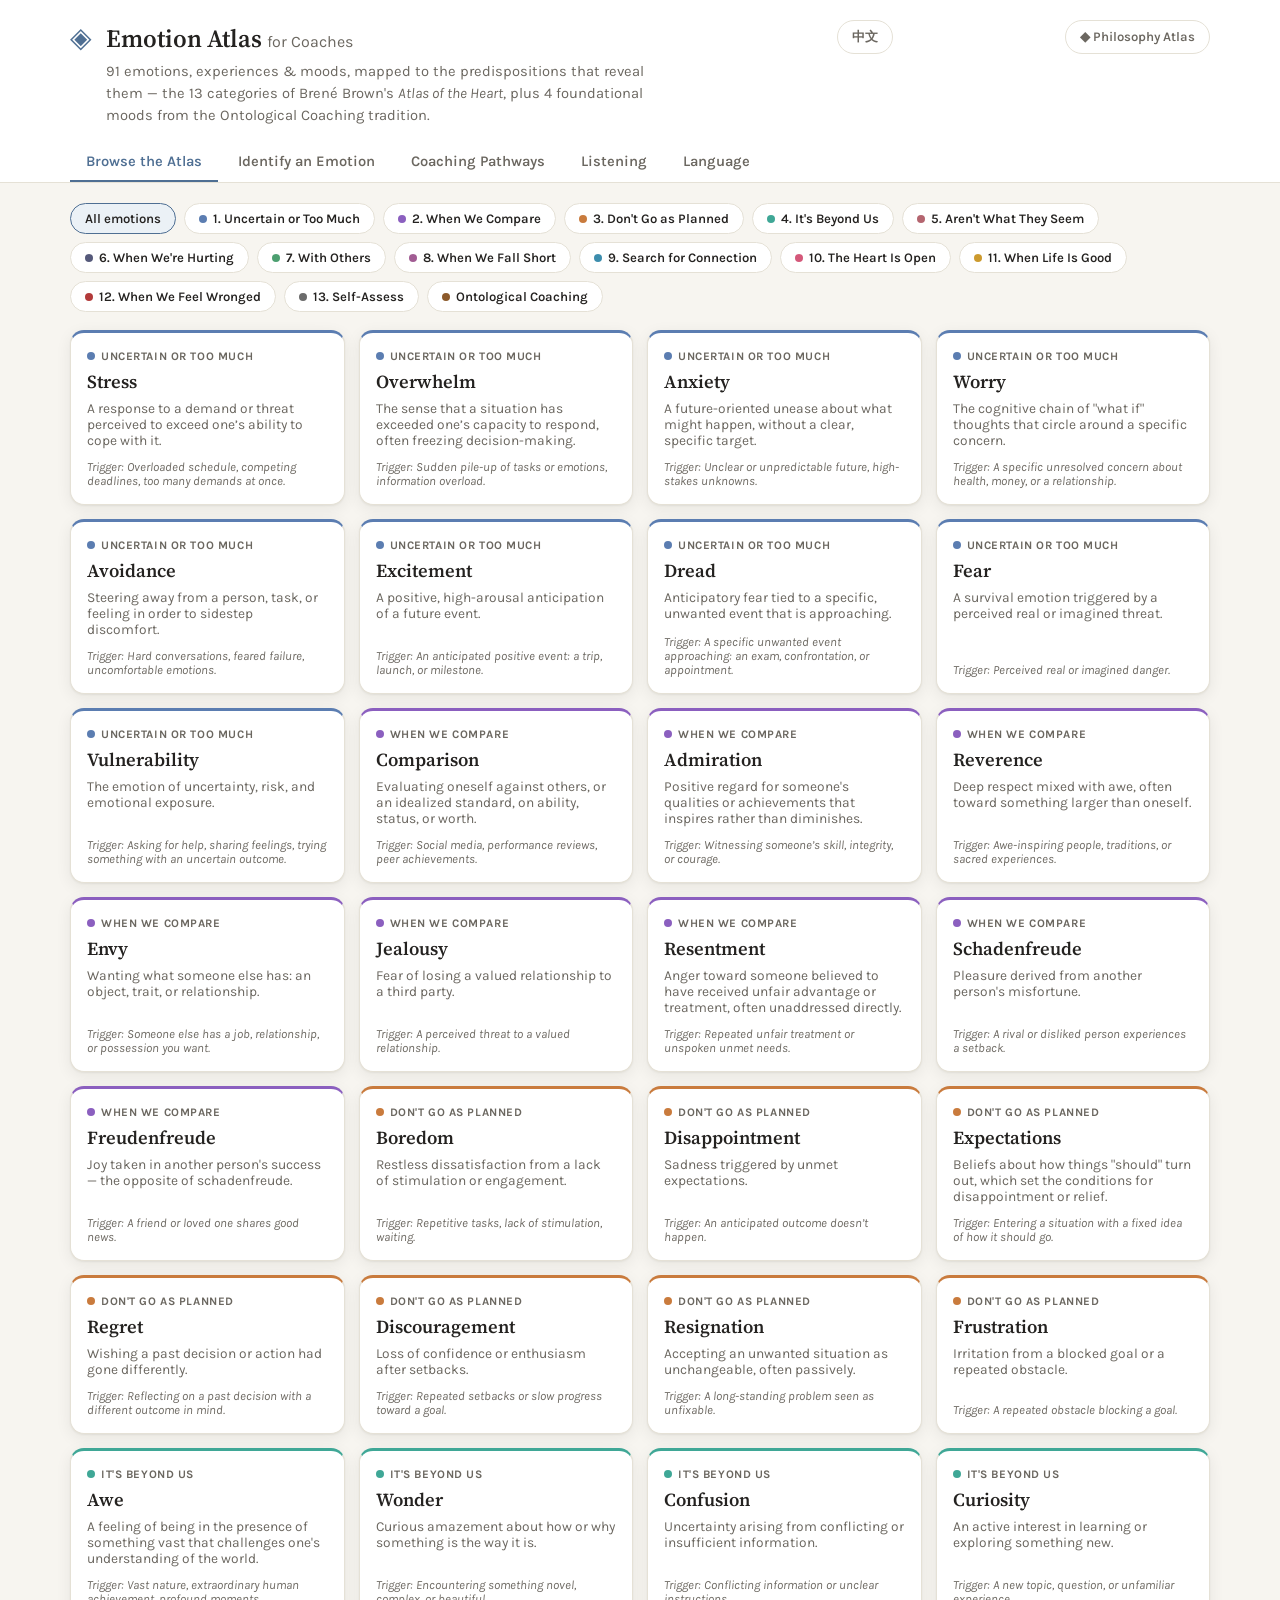
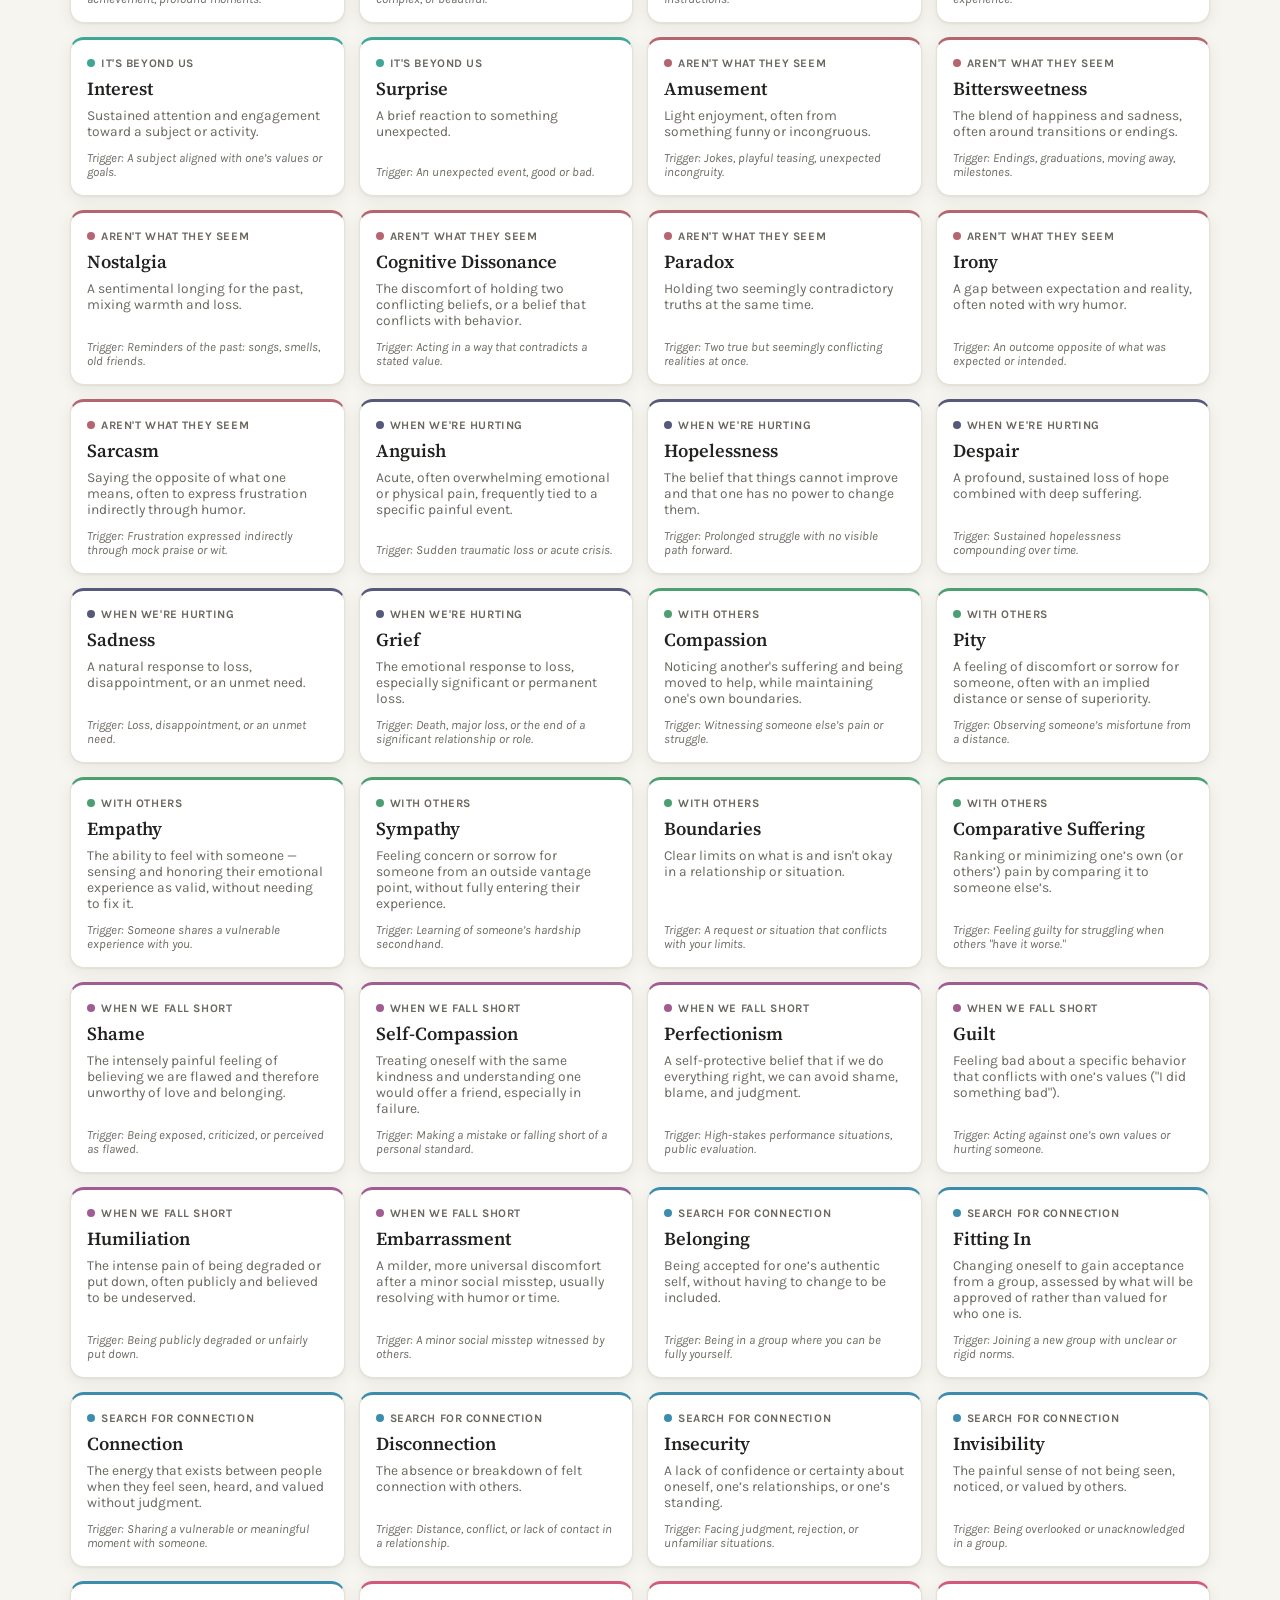
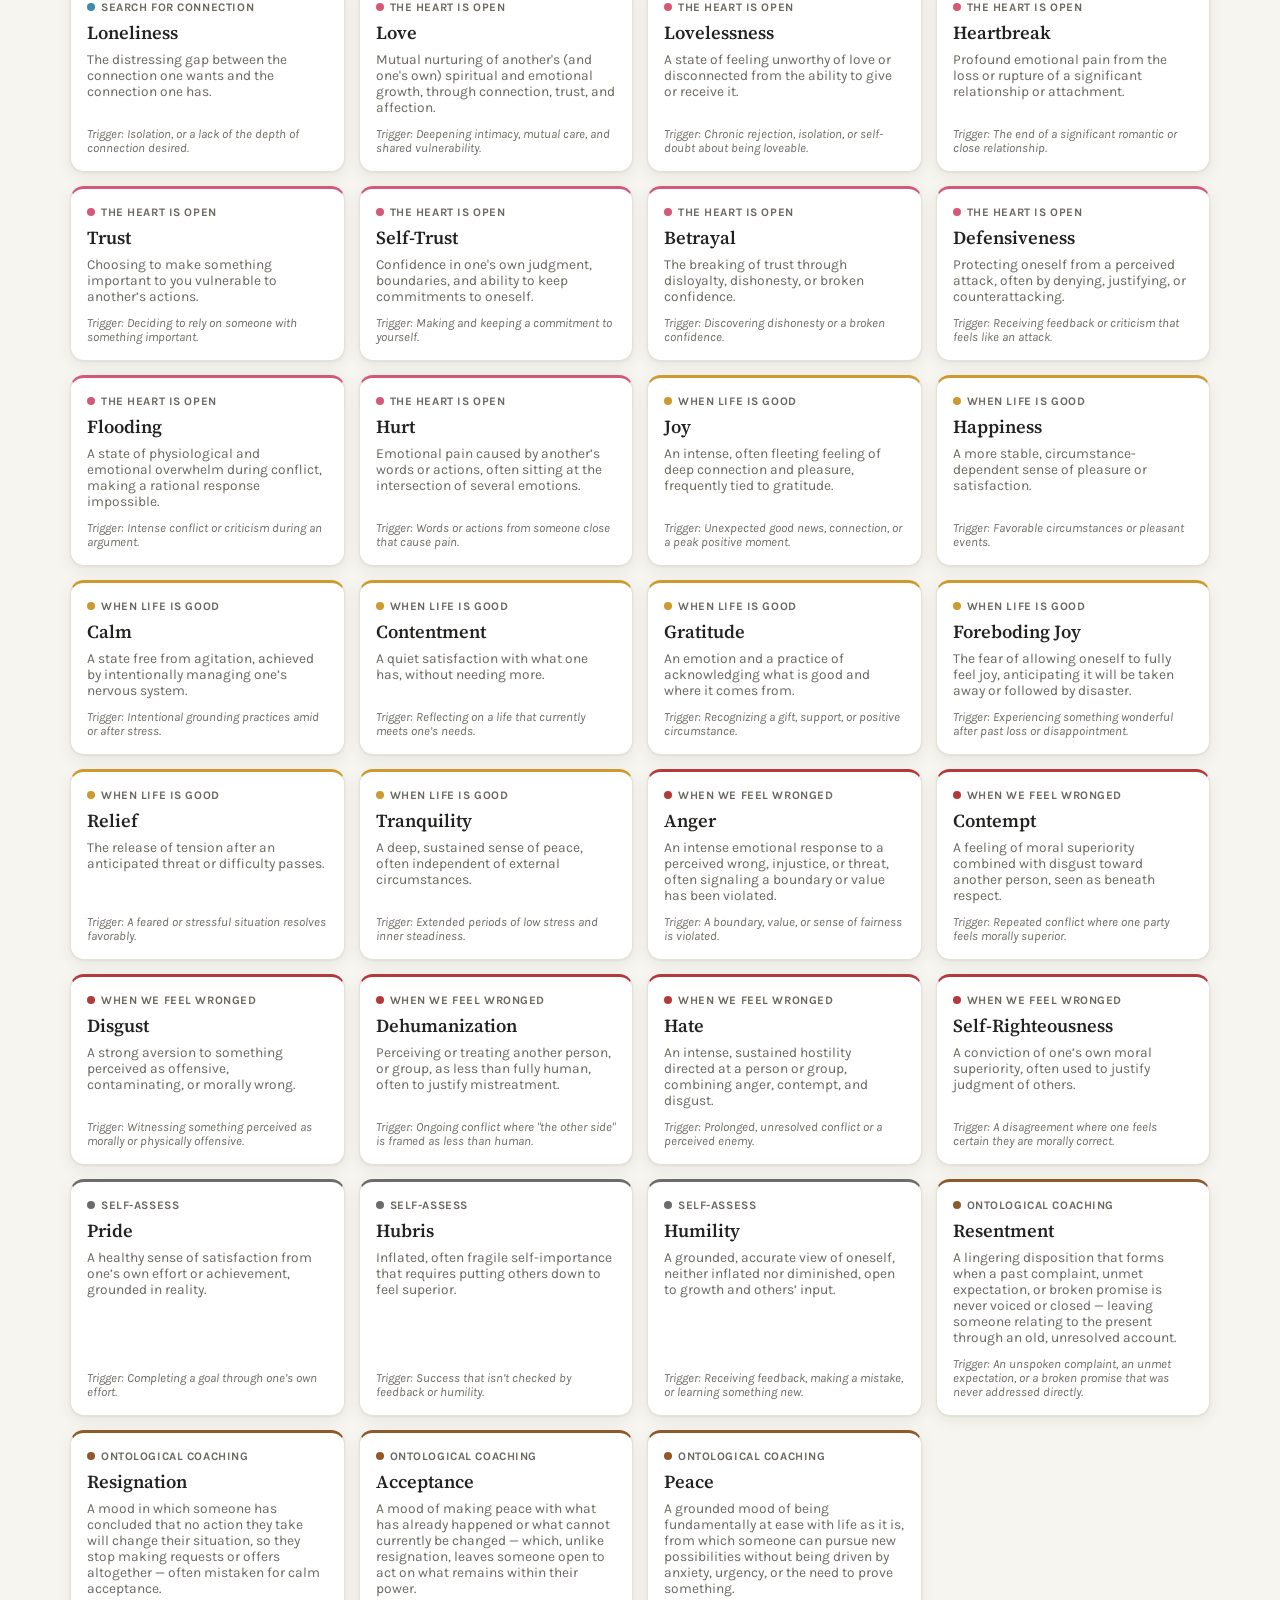
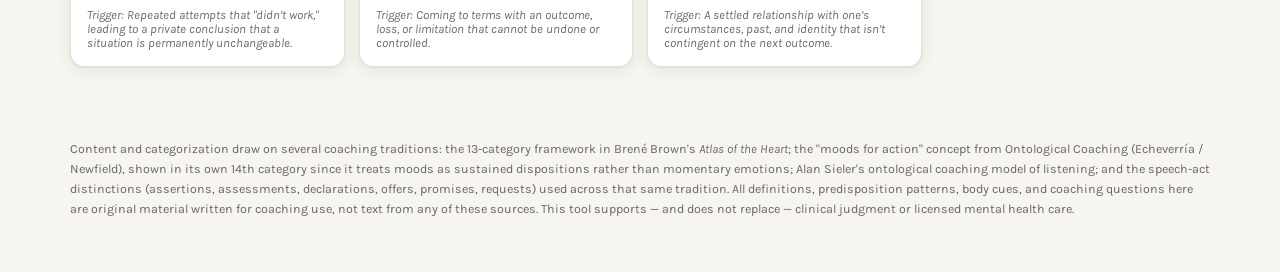
==== commit fa306134: "Add Philosophy Atlas: Heidegger, Diamond Sutra, Jung, Death, Happiness Companion app to the Emotion " ====
--- a/index.html
+++ b/index.html
@@ -20,6 +20,7 @@
           <p class="tagline">91 emotions, experiences &amp; moods, mapped to the predispositions that reveal them — the 13 categories of Brené Brown's <em>Atlas of the Heart</em>, plus 4 foundational moods from the Ontological Coaching tradition.</p>
         </div>
         <a class="lang-switch" href="index.zh.html">中文</a>
+        <a class="lang-switch" href="philosophy/index.html">◆ Philosophy Atlas</a>
       </div>
       <nav class="mode-tabs" role="tablist" aria-label="View mode">
         <button class="tab-btn active" data-mode="browse" role="tab" aria-selected="true">Browse the Atlas</button>
